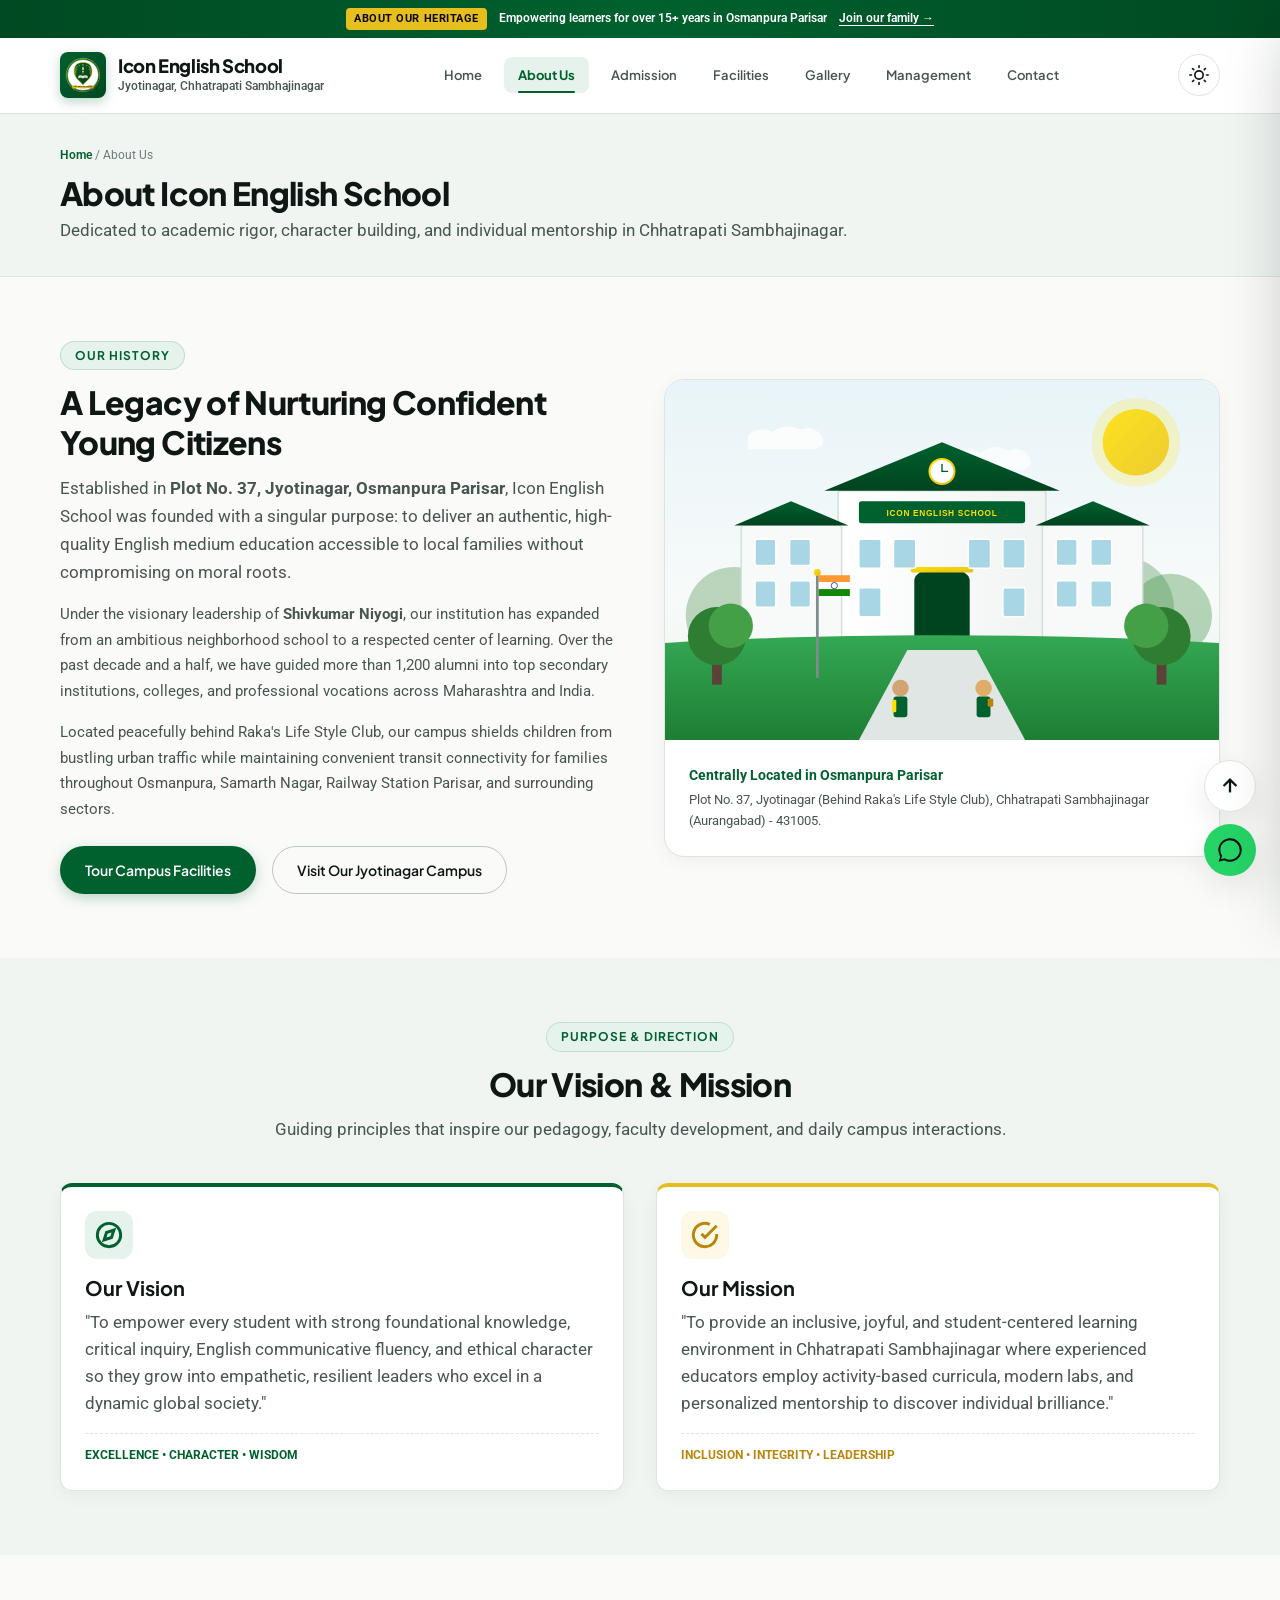
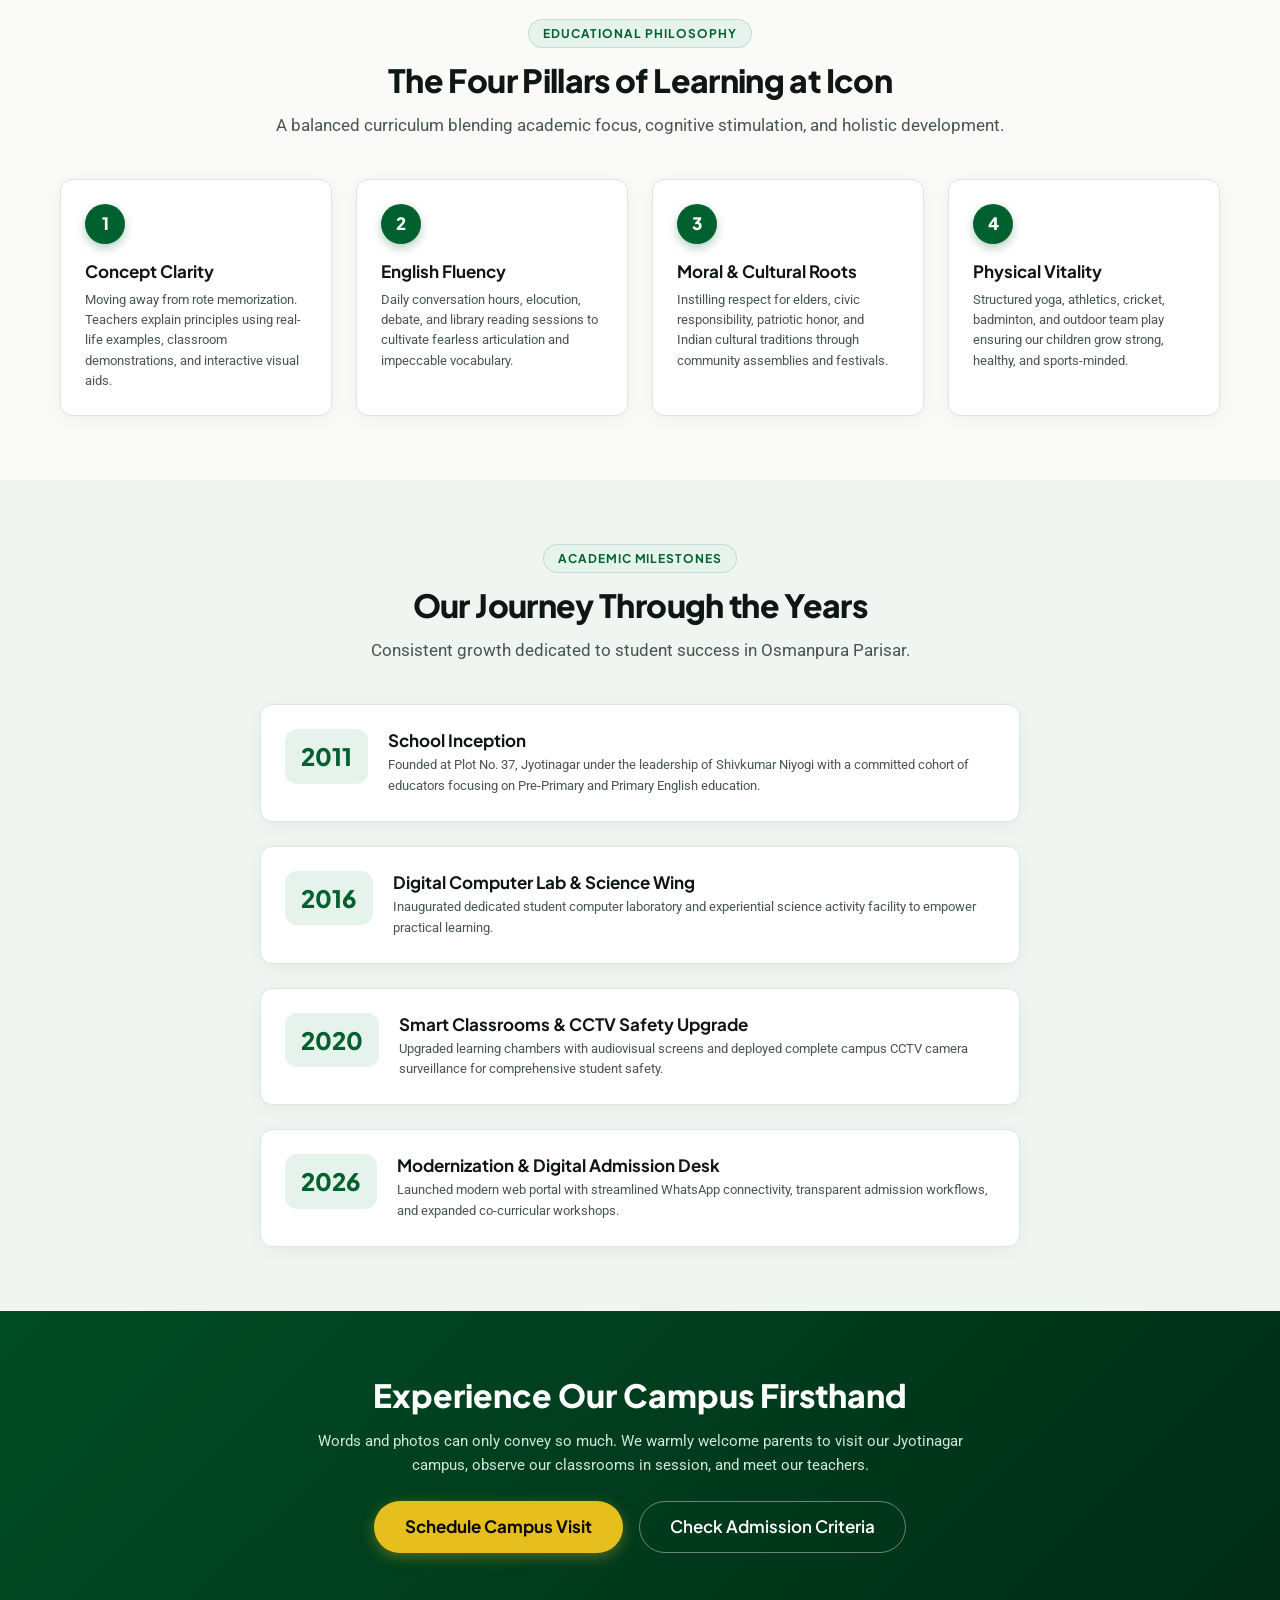
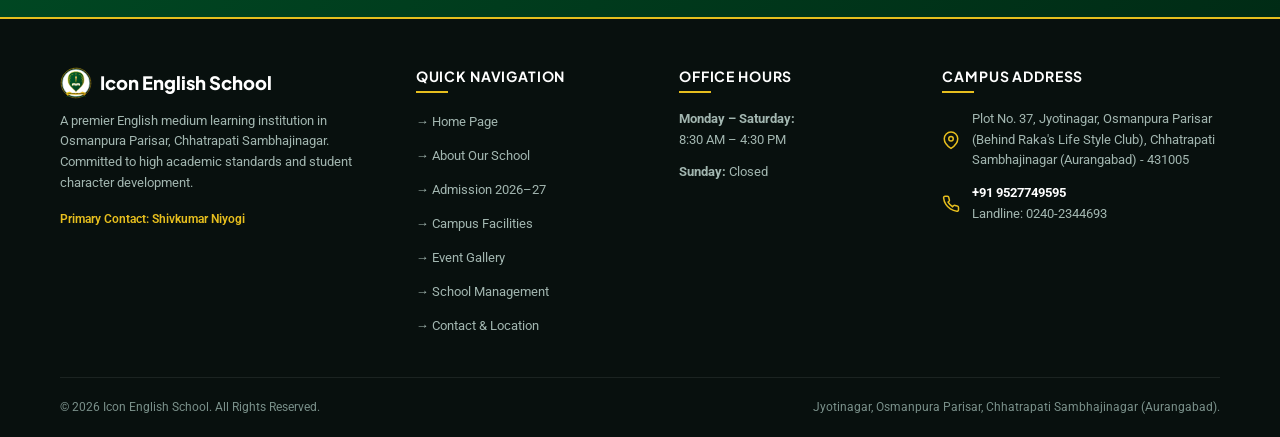
==== about.html @ e2c91af8 "Initial Commit" ====
<!DOCTYPE html>
<html lang="en" data-theme="light">
<head>
  <meta charset="UTF-8">
  <meta name="viewport" content="width=device-width, initial-scale=1.0">
  <title>About Us | Icon English School — Jyotinagar, Chhatrapati Sambhajinagar</title>
  <meta name="description" content="Discover Icon English School's legacy, vision, mission, and educational values in Jyotinagar, Osmanpura Parisar, Chhatrapati Sambhajinagar (Aurangabad). Led by Shivkumar Niyogi.">
  <meta name="keywords" content="About Icon English School, School history Aurangabad, Shivkumar Niyogi, School philosophy Chhatrapati Sambhajinagar, Jyotinagar educational institution">
  <link rel="canonical" href="https://iconenglishschool.in/about.html">

  <link rel="preconnect" href="https://fonts.googleapis.com">
  <link rel="preconnect" href="https://fonts.gstatic.com" crossorigin>
  <link href="https://fonts.googleapis.com/css2?family=Plus+Jakarta+Sans:wght@500;600;700;800&family=Roboto:wght@400;500;700&display=swap" rel="stylesheet">

  <link rel="stylesheet" href="css/tokens.css">
  <link rel="stylesheet" href="css/animations.css">
  <link rel="stylesheet" href="css/base.css">
  <link rel="stylesheet" href="css/components.css">

  <script src="js/theme.js"></script>
</head>
<body>
  <div class="scroll-progress-bar" aria-hidden="true"></div>
  <a href="#main-content" class="skip-link">Skip to main content</a>

  <!-- Top Announcement Banner -->
  <div class="announcement-bar">
    <span class="announcement-badge">About Our Heritage</span>
    <span>Empowering learners for over 15+ years in Osmanpura Parisar</span>
    <a href="admission.html" class="announcement-link">Join our family &rarr;</a>
  </div>

  <!-- Header -->
  <header class="site-header">
    <div class="container header-container">
      <a href="index.html" class="brand-link" aria-label="Icon English School Home">
        <div class="brand-emblem" aria-hidden="true">
          <img src="assets/images/logo.svg" alt="" width="36" height="36">
        </div>
        <div class="brand-info">
          <span class="brand-title">Icon English School</span>
          <span class="brand-subtitle">Jyotinagar, Chhatrapati Sambhajinagar</span>
        </div>
      </a>

      <nav class="desktop-nav" aria-label="Main Navigation">
        <a href="index.html" class="nav-link">Home</a>
        <a href="about.html" class="nav-link active" aria-current="page">About Us</a>
        <a href="admission.html" class="nav-link">Admission</a>
        <a href="facilities.html" class="nav-link">Facilities</a>
        <a href="gallery.html" class="nav-link">Gallery</a>
        <a href="management.html" class="nav-link">Management</a>
        <a href="contact.html" class="nav-link">Contact</a>
      </nav>

      <div class="header-actions">
        <button type="button" id="theme-toggle" class="theme-toggle-btn" aria-label="Switch theme" aria-pressed="false" title="Switch Theme">
          <svg class="theme-icon-sun" viewBox="0 0 24 24" fill="none" stroke="currentColor" stroke-width="2" stroke-linecap="round" stroke-linejoin="round" style="display: none;">
            <circle cx="12" cy="12" r="5"></circle>
            <line x1="12" y1="1" x2="12" y2="3"></line>
            <line x1="12" y1="21" x2="12" y2="23"></line>
            <line x1="4.22" y1="4.22" x2="5.64" y2="5.64"></line>
            <line x1="18.36" y1="18.36" x2="19.78" y2="19.78"></line>
            <line x1="1" y1="12" x2="3" y2="12"></line>
            <line x1="21" y1="12" x2="23" y2="12"></line>
            <line x1="4.22" y1="19.78" x2="5.64" y2="18.36"></line>
            <line x1="18.36" y1="5.64" x2="19.78" y2="4.22"></line>
          </svg>
          <svg class="theme-icon-moon" viewBox="0 0 24 24" fill="none" stroke="currentColor" stroke-width="2" stroke-linecap="round" stroke-linejoin="round">
            <path d="M21 12.79A9 9 0 1 1 11.21 3 7 7 0 0 0 21 12.79z"></path>
          </svg>
        </button>

        <a href="admission.html" class="btn btn-primary btn-sm" style="display: none; @media(min-width: 992px){display: inline-flex;}">
          Apply Now
        </a>

        <button type="button" class="mobile-nav-toggle" aria-label="Open mobile navigation menu" aria-expanded="false" aria-controls="mobile-drawer">
          <span class="hamburger-line"></span>
          <span class="hamburger-line"></span>
          <span class="hamburger-line"></span>
        </button>
      </div>
    </div>
  </header>

  <!-- Mobile Drawer -->
  <div class="mobile-drawer-backdrop" aria-hidden="true"></div>
  <aside id="mobile-drawer" class="mobile-drawer" aria-label="Mobile Navigation">
    <div class="mobile-drawer-header">
      <div class="brand-info">
        <span class="brand-title" style="font-size: 1rem;">Icon English School</span>
        <span class="brand-subtitle">Navigation Menu</span>
      </div>
      <button type="button" class="drawer-close-btn" aria-label="Close navigation menu">
        <svg width="20" height="20" viewBox="0 0 24 24" fill="none" stroke="currentColor" stroke-width="2.5"><line x1="18" y1="6" x2="6" y2="18"></line><line x1="6" y1="6" x2="18" y2="18"></line></svg>
      </button>
    </div>
    <nav class="mobile-nav-list">
      <a href="index.html" class="mobile-nav-link">Home</a>
      <a href="about.html" class="mobile-nav-link active">About Us</a>
      <a href="admission.html" class="mobile-nav-link">Admission 2026–27</a>
      <a href="facilities.html" class="mobile-nav-link">Facilities</a>
      <a href="gallery.html" class="mobile-nav-link">Gallery</a>
      <a href="management.html" class="mobile-nav-link">Management</a>
      <a href="contact.html" class="mobile-nav-link">Contact Us</a>
    </nav>
  </aside>

  <!-- Main Content -->
  <main id="main-content">
    <!-- Breadcrumb & Page Banner -->
    <section class="section" style="padding-top: var(--space-8); padding-bottom: var(--space-8); background-color: var(--bg-surface-alt); border-bottom: 1px solid var(--border-subtle);">
      <div class="container">
        <nav aria-label="Breadcrumb" style="font-size: var(--text-xs); color: var(--text-muted); margin-bottom: 8px;">
          <a href="index.html" style="color: var(--brand-primary); font-weight: 600;">Home</a> / <span>About Us</span>
        </nav>
        <h1 class="section-title" style="margin-bottom: 4px;">About Icon English School</h1>
        <p class="section-subtitle">Dedicated to academic rigor, character building, and individual mentorship in Chhatrapati Sambhajinagar.</p>
      </div>
    </section>

    <!-- Institutional Overview & Story -->
    <section class="section">
      <div class="container">
        <div class="grid grid-2" style="align-items: center; gap: var(--space-12);">
          <div class="reveal-left">
            <span class="section-tag">Our History</span>
            <h2 class="section-title">A Legacy of Nurturing Confident Young Citizens</h2>
            <p class="lead-text" style="margin-bottom: var(--space-4);">
              Established in <strong>Plot No. 37, Jyotinagar, Osmanpura Parisar</strong>, Icon English School was founded with a singular purpose: to deliver an authentic, high-quality English medium education accessible to local families without compromising on moral roots.
            </p>
            <p style="color: var(--text-secondary); line-height: 1.7; margin-bottom: var(--space-4);">
              Under the visionary leadership of <strong>Shivkumar Niyogi</strong>, our institution has expanded from an ambitious neighborhood school to a respected center of learning. Over the past decade and a half, we have guided more than 1,200 alumni into top secondary institutions, colleges, and professional vocations across Maharashtra and India.
            </p>
            <p style="color: var(--text-secondary); line-height: 1.7; margin-bottom: var(--space-6);">
              Located peacefully behind Raka's Life Style Club, our campus shields children from bustling urban traffic while maintaining convenient transit connectivity for families throughout Osmanpura, Samarth Nagar, Railway Station Parisar, and surrounding sectors.
            </p>

            <div class="btn-group">
              <a href="facilities.html" class="btn btn-primary">Tour Campus Facilities</a>
              <a href="contact.html" class="btn btn-outline">Visit Our Jyotinagar Campus</a>
            </div>
          </div>

          <div class="reveal-right">
            <div class="content-card" style="padding: 0; overflow: hidden; border-radius: var(--radius-lg); box-shadow: var(--shadow-card);">
              <img src="assets/images/hero-campus.svg" alt="Icon English School Building Overview" width="800" height="520" style="width: 100%; height: auto;">
              <div style="padding: var(--space-6);">
                <div style="font-weight: 700; color: var(--brand-primary); font-size: var(--text-md); margin-bottom: 4px;">
                  Centrally Located in Osmanpura Parisar
                </div>
                <div style="font-size: var(--text-sm); color: var(--text-secondary);">
                  Plot No. 37, Jyotinagar (Behind Raka's Life Style Club), Chhatrapati Sambhajinagar (Aurangabad) - 431005.
                </div>
              </div>
            </div>
          </div>
        </div>
      </div>
    </section>

    <!-- Vision & Mission -->
    <section class="section section-alt">
      <div class="container">
        <div class="section-header reveal-up">
          <span class="section-tag">Purpose &amp; Direction</span>
          <h2 class="section-title">Our Vision &amp; Mission</h2>
          <p class="section-subtitle">
            Guiding principles that inspire our pedagogy, faculty development, and daily campus interactions.
          </p>
        </div>

        <div class="grid grid-2" style="gap: var(--space-8);">
          <!-- Vision Card -->
          <div class="content-card card-hover-lift reveal-drop stagger-1" style="border-top: 4px solid var(--brand-primary);">
            <div class="card-icon-pill" style="background-color: var(--brand-primary-light); color: var(--brand-primary);">
              <svg width="28" height="28" viewBox="0 0 24 24" fill="none" stroke="currentColor" stroke-width="2.5"><circle cx="12" cy="12" r="10"></circle><polygon points="16.24 7.76 14.12 14.12 7.76 16.24 9.88 9.88 16.24 7.76"></polygon></svg>
            </div>
            <h3 class="card-title">Our Vision</h3>
            <p class="card-body-text" style="font-size: var(--text-lg); line-height: 1.6;">
              "To empower every student with strong foundational knowledge, critical inquiry, English communicative fluency, and ethical character so they grow into empathetic, resilient leaders who excel in a dynamic global society."
            </p>
            <div style="margin-top: auto; padding-top: 12px; border-top: 1px dashed var(--border-subtle); font-size: var(--text-xs); color: var(--brand-primary); font-weight: 700;">
              EXCELLENCE • CHARACTER • WISDOM
            </div>
          </div>

          <!-- Mission Card -->
          <div class="content-card card-hover-lift reveal-drop stagger-2" style="border-top: 4px solid var(--brand-accent);">
            <div class="card-icon-pill" style="background-color: var(--brand-accent-light); color: #B8860B;">
              <svg width="28" height="28" viewBox="0 0 24 24" fill="none" stroke="currentColor" stroke-width="2.5"><path d="M22 11.08V12a10 10 0 1 1-5.93-9.14"></path><polyline points="22 4 12 14.01 9 11.01"></polyline></svg>
            </div>
            <h3 class="card-title">Our Mission</h3>
            <p class="card-body-text" style="font-size: var(--text-lg); line-height: 1.6;">
              "To provide an inclusive, joyful, and student-centered learning environment in Chhatrapati Sambhajinagar where experienced educators employ activity-based curricula, modern labs, and personalized mentorship to discover individual brilliance."
            </p>
            <div style="margin-top: auto; padding-top: 12px; border-top: 1px dashed var(--border-subtle); font-size: var(--text-xs); color: #B8860B; font-weight: 700;">
              INCLUSION • INTEGRITY • LEADERSHIP
            </div>
          </div>
        </div>
      </div>
    </section>

    <!-- Core Educational Pillars (4 Pillars) -->
    <section class="section">
      <div class="container">
        <div class="section-header reveal-up">
          <span class="section-tag">Educational Philosophy</span>
          <h2 class="section-title">The Four Pillars of Learning at Icon</h2>
          <p class="section-subtitle">A balanced curriculum blending academic focus, cognitive stimulation, and holistic development.</p>
        </div>

        <div class="grid grid-4">
          <!-- Pillar 1 -->
          <div class="content-card card-hover-lift reveal-up stagger-1">
            <div class="step-number" style="background-color: var(--brand-primary);">1</div>
            <h3 style="font-size: var(--text-lg); font-weight: 700; margin-bottom: 8px;">Concept Clarity</h3>
            <p style="font-size: var(--text-sm); color: var(--text-secondary); line-height: 1.55;">
              Moving away from rote memorization. Teachers explain principles using real-life examples, classroom demonstrations, and interactive visual aids.
            </p>
          </div>

          <!-- Pillar 2 -->
          <div class="content-card card-hover-lift reveal-up stagger-2">
            <div class="step-number" style="background-color: var(--brand-primary);">2</div>
            <h3 style="font-size: var(--text-lg); font-weight: 700; margin-bottom: 8px;">English Fluency</h3>
            <p style="font-size: var(--text-sm); color: var(--text-secondary); line-height: 1.55;">
              Daily conversation hours, elocution, debate, and library reading sessions to cultivate fearless articulation and impeccable vocabulary.
            </p>
          </div>

          <!-- Pillar 3 -->
          <div class="content-card card-hover-lift reveal-up stagger-3">
            <div class="step-number" style="background-color: var(--brand-primary);">3</div>
            <h3 style="font-size: var(--text-lg); font-weight: 700; margin-bottom: 8px;">Moral &amp; Cultural Roots</h3>
            <p style="font-size: var(--text-sm); color: var(--text-secondary); line-height: 1.55;">
              Instilling respect for elders, civic responsibility, patriotic honor, and Indian cultural traditions through community assemblies and festivals.
            </p>
          </div>

          <!-- Pillar 4 -->
          <div class="content-card card-hover-lift reveal-up stagger-4">
            <div class="step-number" style="background-color: var(--brand-primary);">4</div>
            <h3 style="font-size: var(--text-lg); font-weight: 700; margin-bottom: 8px;">Physical Vitality</h3>
            <p style="font-size: var(--text-sm); color: var(--text-secondary); line-height: 1.55;">
              Structured yoga, athletics, cricket, badminton, and outdoor team play ensuring our children grow strong, healthy, and sports-minded.
            </p>
          </div>
        </div>
      </div>
    </section>

    <!-- Key Institutional Milestones -->
    <section class="section section-alt">
      <div class="container">
        <div class="section-header reveal-up">
          <span class="section-tag">Academic Milestones</span>
          <h2 class="section-title">Our Journey Through the Years</h2>
          <p class="section-subtitle">Consistent growth dedicated to student success in Osmanpura Parisar.</p>
        </div>

        <div style="max-width: 760px; margin: 0 auto; display: flex; flex-direction: column; gap: var(--space-6);">
          <div class="content-card card-hover-lift reveal-left stagger-1" style="display: flex; flex-direction: row; gap: var(--space-5); align-items: flex-start;">
            <div style="font-family: var(--font-family-display); font-size: 1.5rem; font-weight: 800; color: var(--brand-primary); background: var(--brand-primary-light); padding: 8px 16px; border-radius: var(--radius-md);">
              2011
            </div>
            <div>
              <h3 style="font-size: var(--text-lg); font-weight: 700; margin-bottom: 4px;">School Inception</h3>
              <p style="font-size: var(--text-sm); color: var(--text-secondary); line-height: 1.6;">
                Founded at Plot No. 37, Jyotinagar under the leadership of Shivkumar Niyogi with a committed cohort of educators focusing on Pre-Primary and Primary English education.
              </p>
            </div>
          </div>

          <div class="content-card card-hover-lift reveal-left stagger-2" style="display: flex; flex-direction: row; gap: var(--space-5); align-items: flex-start;">
            <div style="font-family: var(--font-family-display); font-size: 1.5rem; font-weight: 800; color: var(--brand-primary); background: var(--brand-primary-light); padding: 8px 16px; border-radius: var(--radius-md);">
              2016
            </div>
            <div>
              <h3 style="font-size: var(--text-lg); font-weight: 700; margin-bottom: 4px;">Digital Computer Lab &amp; Science Wing</h3>
              <p style="font-size: var(--text-sm); color: var(--text-secondary); line-height: 1.6;">
                Inaugurated dedicated student computer laboratory and experiential science activity facility to empower practical learning.
              </p>
            </div>
          </div>

          <div class="content-card card-hover-lift reveal-left stagger-3" style="display: flex; flex-direction: row; gap: var(--space-5); align-items: flex-start;">
            <div style="font-family: var(--font-family-display); font-size: 1.5rem; font-weight: 800; color: var(--brand-primary); background: var(--brand-primary-light); padding: 8px 16px; border-radius: var(--radius-md);">
              2020
            </div>
            <div>
              <h3 style="font-size: var(--text-lg); font-weight: 700; margin-bottom: 4px;">Smart Classrooms &amp; CCTV Safety Upgrade</h3>
              <p style="font-size: var(--text-sm); color: var(--text-secondary); line-height: 1.6;">
                Upgraded learning chambers with audiovisual screens and deployed complete campus CCTV camera surveillance for comprehensive student safety.
              </p>
            </div>
          </div>

          <div class="content-card card-hover-lift reveal-left stagger-4" style="display: flex; flex-direction: row; gap: var(--space-5); align-items: flex-start;">
            <div style="font-family: var(--font-family-display); font-size: 1.5rem; font-weight: 800; color: var(--brand-primary); background: var(--brand-primary-light); padding: 8px 16px; border-radius: var(--radius-md);">
              2026
            </div>
            <div>
              <h3 style="font-size: var(--text-lg); font-weight: 700; margin-bottom: 4px;">Modernization &amp; Digital Admission Desk</h3>
              <p style="font-size: var(--text-sm); color: var(--text-secondary); line-height: 1.6;">
                Launched modern web portal with streamlined WhatsApp connectivity, transparent admission workflows, and expanded co-curricular workshops.
              </p>
            </div>
          </div>
        </div>
      </div>
    </section>

    <!-- Call to action -->
    <section class="section" style="background: linear-gradient(135deg, #004D25 0%, #002B15 100%); color: #FFFFFF;">
      <div class="container text-center" style="text-align: center;">
        <h2 style="font-size: var(--text-3xl); font-weight: 800; color: #FFFFFF; margin-bottom: 12px;">Experience Our Campus Firsthand</h2>
        <p style="max-width: 650px; margin: 0 auto var(--space-6) auto; color: #D0E8DD;">
          Words and photos can only convey so much. We warmly welcome parents to visit our Jyotinagar campus, observe our classrooms in session, and meet our teachers.
        </p>
        <div class="btn-group justify-center">
          <a href="contact.html" class="btn btn-accent btn-lg">Schedule Campus Visit</a>
          <a href="admission.html" class="btn btn-outline btn-lg" style="color: #FFF; border-color: rgba(255,255,255,0.4);">Check Admission Criteria</a>
        </div>
      </div>
    </section>
  </main>

  <!-- Footer -->
  <footer class="site-footer">
    <div class="container">
      <div class="footer-grid">
        <div>
          <div class="flex items-center gap-2" style="margin-bottom: 12px;">
            <img src="assets/images/logo.svg" alt="" width="32" height="32">
            <span style="font-family: var(--font-family-display); font-weight: 800; font-size: 1.15rem; color: #FFFFFF;">Icon English School</span>
          </div>
          <p style="font-size: var(--text-sm); line-height: 1.6; color: #A2B6B0; margin-bottom: 16px;">
            A premier English medium learning institution in Osmanpura Parisar, Chhatrapati Sambhajinagar. Committed to high academic standards and student character development.
          </p>
          <div style="font-size: var(--text-xs); color: var(--brand-accent); font-weight: 600;">
            Primary Contact: Shivkumar Niyogi
          </div>
        </div>

        <div>
          <h4 class="footer-heading">Quick Navigation</h4>
          <ul class="footer-links-list">
            <li><a href="index.html" class="footer-link">&rarr; Home Page</a></li>
            <li><a href="about.html" class="footer-link">&rarr; About Our School</a></li>
            <li><a href="admission.html" class="footer-link">&rarr; Admission 2026–27</a></li>
            <li><a href="facilities.html" class="footer-link">&rarr; Campus Facilities</a></li>
            <li><a href="gallery.html" class="footer-link">&rarr; Event Gallery</a></li>
            <li><a href="management.html" class="footer-link">&rarr; School Management</a></li>
            <li><a href="contact.html" class="footer-link">&rarr; Contact &amp; Location</a></li>
          </ul>
        </div>

        <div>
          <h4 class="footer-heading">Office Hours</h4>
          <div class="footer-contact-item">
            <span><strong>Monday – Saturday:</strong><br>8:30 AM – 4:30 PM</span>
          </div>
          <div class="footer-contact-item">
            <span><strong>Sunday:</strong> Closed</span>
          </div>
        </div>

        <div>
          <h4 class="footer-heading">Campus Address</h4>
          <div class="footer-contact-item">
            <svg width="18" height="18" viewBox="0 0 24 24" fill="none" stroke="var(--brand-accent)" stroke-width="2" style="flex-shrink: 0;"><path d="M21 10c0 7-9 13-9 13s-9-6-9-13a9 9 0 0 1 18 0z"></path><circle cx="12" cy="10" r="3"></circle></svg>
            <span>Plot No. 37, Jyotinagar, Osmanpura Parisar (Behind Raka's Life Style Club), Chhatrapati Sambhajinagar (Aurangabad) - 431005</span>
          </div>
          <div class="footer-contact-item">
            <svg width="18" height="18" viewBox="0 0 24 24" fill="none" stroke="var(--brand-accent)" stroke-width="2" style="flex-shrink: 0;"><path d="M22 16.92v3a2 2 0 0 1-2.18 2 19.79 19.79 0 0 1-8.63-3.07 19.5 19.5 0 0 1-6-6 19.79 19.79 0 0 1-3.07-8.67A2 2 0 0 1 4.11 2h3a2 2 0 0 1 2 1.72 12.84 12.84 0 0 0 .7 2.81 2 2 0 0 1-.45 2.11L8.09 9.91a16 16 0 0 0 6 6l1.27-1.27a2 2 0 0 1 2.11-.45 12.84 12.84 0 0 0 2.81.7A2 2 0 0 1 22 16.92z"></path></svg>
            <div>
              <a href="tel:+919527749595" style="color: #FFFFFF; font-weight: 700;">+91 9527749595</a><br>
              <a href="tel:02402344693" style="color: #A2B6B0;">Landline: 0240-2344693</a>
            </div>
          </div>
        </div>
      </div>

      <div class="footer-bottom-bar">
        <div>&copy; 2026 Icon English School. All Rights Reserved.</div>
        <div>Jyotinagar, Osmanpura Parisar, Chhatrapati Sambhajinagar (Aurangabad).</div>
      </div>
    </div>
  </footer>

  <!-- Floating Actions -->
  <div class="floating-actions-wrap" aria-label="Quick Actions">
    <button type="button" class="floating-btn floating-scrolltop" aria-label="Scroll back to top">
      <svg width="22" height="22" viewBox="0 0 24 24" fill="none" stroke="currentColor" stroke-width="2.5"><line x1="12" y1="19" x2="12" y2="5"></line><polyline points="5 12 12 5 19 12"></polyline></svg>
    </button>
    <a href="https://wa.me/919527749595" target="_blank" rel="noopener noreferrer" class="floating-btn floating-whatsapp animate-whatsapp-pulse" aria-label="WhatsApp Chat">
      <svg width="28" height="28" viewBox="0 0 24 24" fill="#0A0A0A"><path d="M12.031 2C6.495 2 2 6.495 2 12.031a9.98 9.98 0 0 0 1.609 5.46L2.3 22l4.662-1.312a9.97 9.97 0 0 0 5.069 1.343h.005c5.535 0 10.031-4.496 10.031-10.031A10.036 10.036 0 0 0 12.031 2zm0 18.36a8.31 8.31 0 0 1-4.24-1.154l-.304-.18-3.15.886.84-3.07-.197-.315a8.28 8.28 0 0 1-1.272-4.496c0-4.588 3.733-8.32 8.324-8.32a8.27 8.27 0 0 1 5.886 2.438 8.27 8.27 0 0 1 2.434 5.885c0 4.59-3.732 8.326-8.321 8.326z"/></svg>
    </a>
  </div>

  <aside class="mobile-sticky-action-bar" aria-label="Mobile quick contacts">
    <a href="tel:+919527749595" class="mobile-action-btn btn-primary">Call Us</a>
    <a href="https://wa.me/919527749595" target="_blank" rel="noopener noreferrer" class="mobile-action-btn btn-whatsapp">WhatsApp</a>
    <a href="admission.html" class="mobile-action-btn btn-accent">Apply</a>
  </aside>

  <script src="js/data.js"></script>
  <script src="js/components.js"></script>
  <script src="js/animations.js"></script>
</body>
</html>
---- css/tokens.css ----
/**
 * Icon English School - Design System Tokens
 * Switchable Light & Dark Mode Semantic Variables
 */

:root,
[data-theme="light"] {
  /* Color Palette - Surfaces & Canvas */
  --bg-canvas: #FAFBF9;
  --bg-surface: #FFFFFF;
  --bg-surface-alt: #F0F5F2;
  --bg-surface-elevated: #FFFFFF;
  --bg-header: rgba(255, 255, 255, 0.92);
  --bg-backdrop: rgba(15, 23, 21, 0.55);

  /* Typography Colors */
  --text-primary: #0F1715;
  --text-secondary: #475551;
  --text-muted: #6B7C77;
  --text-inverse: #FFFFFF;

  /* Brand Colors */
  --brand-primary: #00612E;
  --brand-primary-hover: #004922;
  --brand-primary-light: #E6F3EC;
  --brand-on-primary: #FFFFFF;

  /* Accent & Energy Colors */
  --brand-accent: #E6BE1E;
  --brand-accent-hover: #D4AD10;
  --brand-accent-light: #FEF9E7;
  --brand-on-accent: #0A0A0A;

  /* Actions & Status */
  --action-whatsapp: #25D366;
  --action-whatsapp-hover: #1EBE5D;
  --action-phone: #0284C7;
  --status-error: #C0392B;
  --status-error-bg: #FDEDEC;
  --status-success: #27AE60;
  --status-success-bg: #EAFAF1;
  --status-info: #2980B9;
  --status-info-bg: #EBF5FB;

  /* Borders & Dividers */
  --border-subtle: #DCE5E1;
  --border-strong: #BDC8C3;
  --border-accent: rgba(230, 190, 30, 0.45);
  --focus-ring: #00612E;

  /* Elevation Shadows */
  --shadow-xs: 0 1px 3px rgba(15, 23, 21, 0.05);
  --shadow-sm: 0 2px 6px rgba(15, 23, 21, 0.06);
  --shadow-card: 0 4px 20px -2px rgba(15, 23, 21, 0.06);
  --shadow-hover: 0 14px 30px -4px rgba(0, 97, 46, 0.16);
  --shadow-dropdown: 0 12px 36px -6px rgba(15, 23, 21, 0.14);
  --shadow-modal: 0 24px 60px -12px rgba(15, 23, 21, 0.28);
  --shadow-glow: 0 0 25px rgba(230, 190, 30, 0.35);
}

[data-theme="dark"] {
  /* Color Palette - Surfaces & Canvas */
  --bg-canvas: #0B1110;
  --bg-surface: #131D1B;
  --bg-surface-alt: #192623;
  --bg-surface-elevated: #1F2D2A;
  --bg-header: rgba(11, 17, 16, 0.92);
  --bg-backdrop: rgba(0, 0, 0, 0.75);

  /* Typography Colors */
  --text-primary: #F2F7F5;
  --text-secondary: #A3B5AF;
  --text-muted: #7E938D;
  --text-inverse: #0B1110;

  /* Brand Colors */
  --brand-primary: #2ECC71;
  --brand-primary-hover: #27AE60;
  --brand-primary-light: rgba(46, 204, 113, 0.12);
  --brand-on-primary: #061A10;

  /* Accent & Energy Colors */
  --brand-accent: #F1C40F;
  --brand-accent-hover: #F39C12;
  --brand-accent-light: rgba(241, 196, 15, 0.14);
  --brand-on-accent: #0A0A0A;

  /* Actions & Status */
  --action-whatsapp: #25D366;
  --action-whatsapp-hover: #22BF5B;
  --action-phone: #38BDF8;
  --status-error: #FF6B6B;
  --status-error-bg: rgba(255, 107, 107, 0.14);
  --status-success: #2ECC71;
  --status-success-bg: rgba(46, 204, 113, 0.14);
  --status-info: #54A0FF;
  --status-info-bg: rgba(84, 160, 255, 0.14);

  /* Borders & Dividers */
  --border-subtle: #243531;
  --border-strong: #334A44;
  --border-accent: rgba(241, 196, 15, 0.4);
  --focus-ring: #F1C40F;

  /* Elevation Shadows */
  --shadow-xs: 0 1px 3px rgba(0, 0, 0, 0.35);
  --shadow-sm: 0 2px 6px rgba(0, 0, 0, 0.4);
  --shadow-card: 0 4px 20px -2px rgba(0, 0, 0, 0.45);
  --shadow-hover: 0 14px 32px -4px rgba(46, 204, 113, 0.18);
  --shadow-dropdown: 0 12px 36px -6px rgba(0, 0, 0, 0.65);
  --shadow-modal: 0 24px 60px -12px rgba(0, 0, 0, 0.85);
  --shadow-glow: 0 0 25px rgba(241, 196, 15, 0.25);
}

/* Global Constant Tokens (Theme-Invariant) */
:root {
  /* Typography Scale */
  --font-family-display: 'Plus Jakarta Sans', -apple-system, BlinkMacSystemFont, 'Segoe UI', Roboto, Helvetica, Arial, sans-serif;
  --font-family-body: 'Roboto', -apple-system, BlinkMacSystemFont, 'Segoe UI', Arial, sans-serif;

  --text-xs: 0.75rem;     /* 12px */
  --text-sm: 0.8125rem;   /* 13px */
  --text-md: 0.875rem;    /* 14px */
  --text-base: 0.9375rem; /* 15px */
  --text-lg: 1.0625rem;   /* 17px */
  --text-xl: 1.25rem;     /* 20px */
  --text-2xl: 1.5rem;     /* 24px */
  --text-3xl: 2rem;       /* 32px */
  --text-4xl: 2.75rem;    /* 44px */

  /* Spacing Scale */
  --space-1: 4px;
  --space-2: 8px;
  --space-3: 12px;
  --space-4: 16px;
  --space-5: 20px;
  --space-6: 24px;
  --space-8: 32px;
  --space-10: 40px;
  --space-12: 48px;
  --space-16: 64px;
  --space-20: 80px;

  /* Border Radii */
  --radius-xs: 4px;
  --radius-sm: 8px;
  --radius-md: 12px;
  --radius-lg: 20px;
  --radius-xl: 28px;
  --radius-pill: 9999px;

  /* Layout & Containers */
  --container-max: 1200px;
  --container-gutter: 20px;
  --header-height: 76px;
  --mobile-bottom-bar-height: 64px;

  /* Transitions */
  --transition-fast: 150ms cubic-bezier(0.4, 0, 0.2, 1);
  --transition-normal: 250ms cubic-bezier(0.4, 0, 0.2, 1);
  --transition-slow: 400ms cubic-bezier(0.16, 1, 0.3, 1);
  --transition-theme: background-color 250ms ease, color 250ms ease, border-color 250ms ease, box-shadow 250ms ease;
}
---- css/animations.css ----
/**
 * Icon English School - Animation & Motion System
 * Scrolling, Fade, Dropping, Floating & Staggered Reveal Effects
 */

/* -------------------------------------------------------------
 * 1. Base Keyframes
 * ----------------------------------------------------------- */

/* Dropping Animation: Falling down with smooth deceleration */
@keyframes dropIn {
  0% {
    opacity: 0;
    transform: translateY(-40px);
  }
  60% {
    opacity: 0.9;
    transform: translateY(4px);
  }
  100% {
    opacity: 1;
    transform: translateY(0);
  }
}

/* Deep Drop for Alerts / Drawers */
@keyframes dropDownDeep {
  from {
    opacity: 0;
    transform: translateY(-80px) scale(0.96);
  }
  to {
    opacity: 1;
    transform: translateY(0) scale(1);
  }
}

/* Fade In Basic */
@keyframes fadeIn {
  from {
    opacity: 0;
  }
  to {
    opacity: 1;
  }
}

/* Fade and Rise Up */
@keyframes fadeInUp {
  from {
    opacity: 0;
    transform: translateY(28px);
  }
  to {
    opacity: 1;
    transform: translateY(0);
  }
}

/* Fade and Slide from Left */
@keyframes fadeInLeft {
  from {
    opacity: 0;
    transform: translateX(-30px);
  }
  to {
    opacity: 1;
    transform: translateX(0);
  }
}

/* Fade and Slide from Right */
@keyframes fadeInRight {
  from {
    opacity: 0;
    transform: translateX(30px);
  }
  to {
    opacity: 1;
    transform: translateX(0);
  }
}

/* Gentle Floating / Bobbing */
@keyframes floatGentle {
  0%, 100% {
    transform: translateY(0);
  }
  50% {
    transform: translateY(-8px);
  }
}

/* Subtle Glowing Pulse */
@keyframes pulseGlow {
  0%, 100% {
    box-shadow: 0 0 0 0 rgba(230, 190, 30, 0.4);
  }
  50% {
    box-shadow: 0 0 0 10px rgba(230, 190, 30, 0);
  }
}

/* WhatsApp Radar Pulse */
@keyframes whatsappRadar {
  0% {
    box-shadow: 0 0 0 0 rgba(37, 211, 102, 0.6);
  }
  70% {
    box-shadow: 0 0 0 16px rgba(37, 211, 102, 0);
  }
  100% {
    box-shadow: 0 0 0 0 rgba(37, 211, 102, 0);
  }
}

/* Sun / Moon Rotation Morph */
@keyframes rotateTheme {
  0% {
    transform: rotate(0deg) scale(0.8);
    opacity: 0.5;
  }
  100% {
    transform: rotate(360deg) scale(1);
    opacity: 1;
  }
}

/* Shimmer Highlight for Badges */
@keyframes shimmerWave {
  0% {
    background-position: -200% 0;
  }
  100% {
    background-position: 200% 0;
  }
}

/* Modal Pop and Drop */
@keyframes modalDrop {
  0% {
    opacity: 0;
    transform: translateY(-30px) scale(0.95);
  }
  100% {
    opacity: 1;
    transform: translateY(0) scale(1);
  }
}

/* -------------------------------------------------------------
 * 2. Utility Animation Classes
 * ----------------------------------------------------------- */

.animate-drop-in {
  animation: dropIn 0.65s cubic-bezier(0.16, 1, 0.3, 1) forwards;
}

.animate-fade-in {
  animation: fadeIn 0.45s ease-out forwards;
}

.animate-fade-up {
  animation: fadeInUp 0.55s cubic-bezier(0.16, 1, 0.3, 1) forwards;
}

.animate-float {
  animation: floatGentle 4s ease-in-out infinite;
}

.animate-pulse-glow {
  animation: pulseGlow 2.5s infinite;
}

.animate-whatsapp-pulse {
  animation: whatsappRadar 2s infinite;
}

/* -------------------------------------------------------------
 * 3. Scroll Reveal Engine (IntersectionObserver Target Classes)
 * ----------------------------------------------------------- */

/* Elements start hidden until scrolled into view */
.reveal {
  opacity: 0;
  will-change: opacity, transform;
  transition: opacity 0.6s cubic-bezier(0.16, 1, 0.3, 1),
              transform 0.6s cubic-bezier(0.16, 1, 0.3, 1);
}

/* Reveal Types */
.reveal-fade {
  opacity: 0;
}
.reveal-fade.is-revealed {
  opacity: 1;
}

.reveal-up {
  opacity: 0;
  transform: translateY(32px);
}
.reveal-up.is-revealed {
  opacity: 1;
  transform: translateY(0);
}

/* Dropping Reveal: Drops down into position on scroll */
.reveal-drop {
  opacity: 0;
  transform: translateY(-36px);
}
.reveal-drop.is-revealed {
  opacity: 1;
  transform: translateY(0);
}

.reveal-left {
  opacity: 0;
  transform: translateX(-36px);
}
.reveal-left.is-revealed {
  opacity: 1;
  transform: translateX(0);
}

.reveal-right {
  opacity: 0;
  transform: translateX(36px);
}
.reveal-right.is-revealed {
  opacity: 1;
  transform: translateX(0);
}

.reveal-scale {
  opacity: 0;
  transform: scale(0.92);
}
.reveal-scale.is-revealed {
  opacity: 1;
  transform: scale(1);
}

/* Stagger Delays for Grid Children */
.stagger-1 { transition-delay: 60ms; }
.stagger-2 { transition-delay: 120ms; }
.stagger-3 { transition-delay: 180ms; }
.stagger-4 { transition-delay: 240ms; }
.stagger-5 { transition-delay: 300ms; }
.stagger-6 { transition-delay: 360ms; }
.stagger-7 { transition-delay: 420ms; }
.stagger-8 { transition-delay: 480ms; }

/* -------------------------------------------------------------
 * 4. Micro-Interactions & Hover States
 * ----------------------------------------------------------- */

/* Card Lift & Border Glow */
.card-hover-lift {
  transition: transform 0.28s cubic-bezier(0.16, 1, 0.3, 1),
              box-shadow 0.28s cubic-bezier(0.16, 1, 0.3, 1),
              border-color 0.28s ease;
}

.card-hover-lift:hover {
  transform: translateY(-6px);
  box-shadow: var(--shadow-hover);
  border-color: var(--brand-accent);
}

/* Interactive Button Hover Lift */
.btn-hover-lift {
  transition: transform 0.2s cubic-bezier(0.16, 1, 0.3, 1),
              box-shadow 0.2s cubic-bezier(0.16, 1, 0.3, 1),
              filter 0.2s ease;
}

.btn-hover-lift:hover {
  transform: translateY(-2px);
}

.btn-hover-lift:active {
  transform: translateY(1px);
}

/* Scroll Progress Bar at very top of screen */
.scroll-progress-bar {
  position: fixed;
  top: 0;
  left: 0;
  height: 3px;
  background: linear-gradient(90deg, var(--brand-primary), var(--brand-accent));
  width: 0%;
  z-index: 1001;
  transition: width 0.1s ease-out;
}

/* -------------------------------------------------------------
 * 5. Accessibility: Reduced Motion Override
 * ----------------------------------------------------------- */
@media (prefers-reduced-motion: reduce) {
  *,
  *::before,
  *::after {
    animation-duration: 0.01ms !important;
    animation-iteration-count: 1 !important;
    transition-duration: 0.01ms !important;
    scroll-behavior: auto !important;
  }

  .reveal,
  .reveal-up,
  .reveal-drop,
  .reveal-left,
  .reveal-right,
  .reveal-scale {
    opacity: 1 !important;
    transform: none !important;
    transition: none !important;
  }

  .card-hover-lift:hover {
    transform: none !important;
  }
}
---- css/base.css ----
/**
 * Icon English School - Base Styles & Global Resets
 * Semantic HTML5 Defaults, Responsive Containers, Typography & Buttons
 */

/* -------------------------------------------------------------
 * 1. Modern CSS Reset
 * ----------------------------------------------------------- */
*,
*::before,
*::after {
  box-sizing: border-box;
  margin: 0;
  padding: 0;
}

html {
  font-size: 16px;
  scroll-behavior: smooth;
  -webkit-text-size-adjust: 100%;
  text-rendering: optimizeLegibility;
  -webkit-font-smoothing: antialiased;
  -moz-osx-font-smoothing: grayscale;
}

body {
  font-family: var(--font-family-body);
  font-size: var(--text-base);
  line-height: 1.6;
  color: var(--text-primary);
  background-color: var(--bg-canvas);
  transition: var(--transition-theme);
  min-height: 100vh;
  display: flex;
  flex-direction: column;
  overflow-x: hidden;
}

/* Accessibility Skip Link */
.skip-link {
  position: absolute;
  top: -100px;
  left: 16px;
  z-index: 9999;
  background-color: var(--brand-accent);
  color: var(--brand-on-accent);
  padding: 10px 18px;
  font-weight: 700;
  font-size: var(--text-sm);
  border-radius: var(--radius-sm);
  text-decoration: none;
  box-shadow: var(--shadow-dropdown);
  transition: top 0.2s ease;
}

.skip-link:focus {
  top: 16px;
  outline: 3px solid var(--focus-ring);
  outline-offset: 2px;
}

/* Keyboard Focus Visible Standard */
:focus-visible {
  outline: 2px solid var(--focus-ring);
  outline-offset: 3px;
}

/* Media Elements */
img,
svg,
video {
  max-width: 100%;
  height: auto;
  display: block;
}

a {
  color: inherit;
  text-decoration: none;
  transition: color var(--transition-fast);
}

ul, ol {
  list-style: none;
}

button, input, select, textarea {
  font: inherit;
  color: inherit;
}

/* -------------------------------------------------------------
 * 2. Responsive Layout Containers
 * ----------------------------------------------------------- */
.container {
  width: 100%;
  max-width: var(--container-max);
  margin-left: auto;
  margin-right: auto;
  padding-left: var(--container-gutter);
  padding-right: var(--container-gutter);
}

.container-narrow {
  width: 100%;
  max-width: 860px;
  margin-left: auto;
  margin-right: auto;
  padding-left: var(--container-gutter);
  padding-right: var(--container-gutter);
}

.section {
  padding-top: var(--space-12);
  padding-bottom: var(--space-12);
  position: relative;
}

@media (min-width: 768px) {
  .section {
    padding-top: var(--space-16);
    padding-bottom: var(--space-16);
  }
}

.section-alt {
  background-color: var(--bg-surface-alt);
  transition: var(--transition-theme);
}

.section-elevated {
  background-color: var(--bg-surface);
  transition: var(--transition-theme);
}

/* Section Header Typography */
.section-header {
  text-align: center;
  max-width: 740px;
  margin: 0 auto var(--space-10) auto;
}

.section-header.text-left {
  text-align: left;
  margin-left: 0;
}

.section-tag {
  display: inline-flex;
  align-items: center;
  gap: 6px;
  padding: 4px 14px;
  border-radius: var(--radius-pill);
  font-family: var(--font-family-display);
  font-size: var(--text-xs);
  font-weight: 700;
  text-transform: uppercase;
  letter-spacing: 0.08em;
  background-color: var(--brand-primary-light);
  color: var(--brand-primary);
  margin-bottom: var(--space-3);
  border: 1px solid rgba(0, 97, 46, 0.15);
}

[data-theme="dark"] .section-tag {
  border-color: rgba(46, 204, 113, 0.25);
}

.section-title {
  font-family: var(--font-family-display);
  font-size: var(--text-2xl);
  font-weight: 800;
  line-height: 1.25;
  color: var(--text-primary);
  margin-bottom: var(--space-3);
  letter-spacing: -0.02em;
}

@media (min-width: 768px) {
  .section-title {
    font-size: var(--text-3xl);
  }
}

.section-subtitle {
  font-size: var(--text-base);
  color: var(--text-secondary);
  line-height: 1.6;
}

@media (min-width: 768px) {
  .section-subtitle {
    font-size: var(--text-lg);
  }
}

/* -------------------------------------------------------------
 * 3. Typography Presets
 * ----------------------------------------------------------- */
h1, h2, h3, h4, h5, h6 {
  font-family: var(--font-family-display);
  color: var(--text-primary);
  font-weight: 700;
  line-height: 1.3;
}

.heading-xl {
  font-size: 2.2rem;
  font-weight: 800;
  line-height: 1.15;
  letter-spacing: -0.03em;
}

@media (min-width: 768px) {
  .heading-xl {
    font-size: var(--text-4xl);
  }
}

.text-gold {
  color: var(--brand-accent);
}

.text-emerald {
  color: var(--brand-primary);
}

.lead-text {
  font-size: var(--text-lg);
  color: var(--text-secondary);
  line-height: 1.65;
}

/* -------------------------------------------------------------
 * 4. Button Component System
 * ----------------------------------------------------------- */
.btn {
  display: inline-flex;
  align-items: center;
  justify-content: center;
  gap: 8px;
  font-family: var(--font-family-display);
  font-size: var(--text-md);
  font-weight: 600;
  padding: 12px 24px;
  border-radius: var(--radius-pill);
  border: 1px solid transparent;
  cursor: pointer;
  text-decoration: none;
  line-height: 1;
  white-space: nowrap;
  min-height: 48px;
  touch-action: manipulation;
  transition: transform 0.2s cubic-bezier(0.16, 1, 0.3, 1),
              background-color 0.2s ease,
              color 0.2s ease,
              border-color 0.2s ease,
              box-shadow 0.2s ease;
}

.btn:active {
  transform: scale(0.97);
}

/* Primary Button (Emerald) */
.btn-primary {
  background-color: var(--brand-primary);
  color: var(--brand-on-primary);
  box-shadow: 0 4px 14px rgba(0, 97, 46, 0.25);
}

.btn-primary:hover {
  background-color: var(--brand-primary-hover);
  box-shadow: 0 6px 20px rgba(0, 97, 46, 0.35);
  transform: translateY(-2px);
}

/* Accent Button (Academic Gold) */
.btn-accent {
  background-color: var(--brand-accent);
  color: var(--brand-on-accent);
  font-weight: 700;
  box-shadow: 0 4px 14px rgba(230, 190, 30, 0.35);
}

.btn-accent:hover {
  background-color: var(--brand-accent-hover);
  box-shadow: 0 6px 20px rgba(230, 190, 30, 0.45);
  transform: translateY(-2px);
}

/* Outline / Secondary Button */
.btn-outline {
  background-color: transparent;
  color: var(--text-primary);
  border-color: var(--border-strong);
}

.btn-outline:hover {
  background-color: var(--bg-surface-alt);
  border-color: var(--brand-primary);
  color: var(--brand-primary);
}

/* WhatsApp Direct CTA Button */
.btn-whatsapp {
  background-color: var(--action-whatsapp);
  color: #0A0A0A;
  font-weight: 700;
  box-shadow: 0 4px 14px rgba(37, 211, 102, 0.3);
}

.btn-whatsapp:hover {
  background-color: var(--action-whatsapp-hover);
  box-shadow: 0 6px 20px rgba(37, 211, 102, 0.45);
  transform: translateY(-2px);
}

/* Button Sizes & Variants */
.btn-sm {
  padding: 8px 16px;
  font-size: var(--text-sm);
  min-height: 38px;
}

.btn-lg {
  padding: 14px 30px;
  font-size: var(--text-lg);
  min-height: 52px;
}

.btn-block {
  width: 100%;
}

/* Button Group */
.btn-group {
  display: flex;
  flex-wrap: wrap;
  gap: var(--space-4);
  align-items: center;
}

@media (max-width: 480px) {
  .btn-group .btn {
    width: 100%;
  }
}

/* -------------------------------------------------------------
 * 5. Responsive Grid Utilities
 * ----------------------------------------------------------- */
.grid {
  display: grid;
  gap: var(--space-6);
}

.grid-2 {
  grid-template-columns: 1fr;
}

.grid-3 {
  grid-template-columns: 1fr;
}

.grid-4 {
  grid-template-columns: 1fr;
}

@media (min-width: 640px) {
  .grid-2 {
    grid-template-columns: repeat(2, 1fr);
  }
  .grid-3 {
    grid-template-columns: repeat(2, 1fr);
  }
  .grid-4 {
    grid-template-columns: repeat(2, 1fr);
  }
}

@media (min-width: 992px) {
  .grid-3 {
    grid-template-columns: repeat(3, 1fr);
  }
  .grid-4 {
    grid-template-columns: repeat(4, 1fr);
  }
}

/* Helper flex utilities */
.flex { display: flex; }
.flex-col { flex-direction: column; }
.items-center { align-items: center; }
.justify-between { justify-content: space-between; }
.justify-center { justify-content: center; }
.gap-2 { gap: var(--space-2); }
.gap-4 { gap: var(--space-4); }
.gap-6 { gap: var(--space-6); }

/* Main content wrapper pushes footer down */
#main-content {
  flex: 1 0 auto;
}
---- css/components.css ----
/**
 * Icon English School - Component Styles
 * Navbar, Drawer, Cards, Forms, Modals, Lightbox, Footer & Mobile Actions
 */

/* -------------------------------------------------------------
 * 1. Top Notice / Announcement Ribbon
 * ----------------------------------------------------------- */
.announcement-bar {
  background: linear-gradient(90deg, #004922, #00612E, #004922);
  color: #FFFFFF;
  padding: 8px 16px;
  font-size: var(--text-xs);
  text-align: center;
  font-weight: 600;
  display: flex;
  align-items: center;
  justify-content: center;
  gap: 12px;
  position: relative;
  z-index: 100;
}

[data-theme="dark"] .announcement-bar {
  background: linear-gradient(90deg, #061A10, #132E22, #061A10);
  border-bottom: 1px solid var(--border-subtle);
}

.announcement-badge {
  background-color: var(--brand-accent);
  color: var(--brand-on-accent);
  padding: 2px 8px;
  border-radius: var(--radius-xs);
  font-weight: 700;
  text-transform: uppercase;
  letter-spacing: 0.05em;
  font-size: 11px;
}

.announcement-link {
  color: #FFFFFF;
  text-decoration: underline;
  text-underline-offset: 3px;
  display: inline-flex;
  align-items: center;
  gap: 4px;
}

.announcement-link:hover {
  color: var(--brand-accent);
}

/* -------------------------------------------------------------
 * 2. Header & Navigation Bar
 * ----------------------------------------------------------- */
.site-header {
  position: sticky;
  top: 0;
  z-index: 990;
  background-color: var(--bg-header);
  backdrop-filter: blur(12px);
  -webkit-backdrop-filter: blur(12px);
  border-bottom: 1px solid var(--border-subtle);
  height: var(--header-height);
  transition: var(--transition-theme);
}

.header-container {
  display: flex;
  align-items: center;
  justify-content: space-between;
  height: 100%;
}

/* Brand Identity */
.brand-link {
  display: flex;
  align-items: center;
  gap: 12px;
  text-decoration: none;
}

.brand-emblem {
  width: 46px;
  height: 46px;
  flex-shrink: 0;
  border-radius: var(--radius-sm);
  display: flex;
  align-items: center;
  justify-content: center;
  background: linear-gradient(135deg, var(--brand-primary), #004922);
  color: #FFFFFF;
  box-shadow: 0 4px 12px rgba(0, 97, 46, 0.25);
}

[data-theme="dark"] .brand-emblem {
  background: linear-gradient(135deg, #1A4D33, var(--brand-primary));
}

.brand-info {
  display: flex;
  flex-direction: column;
}

.brand-title {
  font-family: var(--font-family-display);
  font-size: 1.15rem;
  font-weight: 800;
  color: var(--text-primary);
  letter-spacing: -0.02em;
  line-height: 1.2;
}

.brand-subtitle {
  font-size: 0.72rem;
  color: var(--text-secondary);
  font-weight: 500;
}

/* Desktop Navigation Menu */
.desktop-nav {
  display: none;
}

@media (min-width: 992px) {
  .desktop-nav {
    display: flex;
    align-items: center;
    gap: 8px;
  }
}

.nav-link {
  padding: 8px 14px;
  font-family: var(--font-family-display);
  font-size: var(--text-sm);
  font-weight: 600;
  color: var(--text-secondary);
  border-radius: var(--radius-sm);
  position: relative;
  transition: color var(--transition-fast), background-color var(--transition-fast);
}

.nav-link:hover {
  color: var(--brand-primary);
  background-color: var(--bg-surface-alt);
}

.nav-link.active {
  color: var(--brand-primary);
  font-weight: 700;
  background-color: var(--brand-primary-light);
}

.nav-link.active::after {
  content: '';
  position: absolute;
  bottom: 0;
  left: 14px;
  right: 14px;
  height: 2px;
  background-color: var(--brand-primary);
  border-radius: 2px;
}

/* Header Action Controls (Theme Switcher & Mobile Toggle) */
.header-actions {
  display: flex;
  align-items: center;
  gap: 12px;
}

/* Theme Switcher Button */
.theme-toggle-btn {
  width: 42px;
  height: 42px;
  border-radius: var(--radius-pill);
  border: 1px solid var(--border-subtle);
  background-color: var(--bg-surface);
  color: var(--text-primary);
  display: flex;
  align-items: center;
  justify-content: center;
  cursor: pointer;
  transition: transform 0.2s ease, background-color 0.2s ease, border-color 0.2s ease;
}

.theme-toggle-btn:hover {
  background-color: var(--bg-surface-alt);
  transform: rotate(15deg);
}

.theme-toggle-btn svg {
  width: 20px;
  height: 20px;
  transition: transform 0.4s cubic-bezier(0.16, 1, 0.3, 1);
}

/* Mobile Hamburger Menu Toggle */
.mobile-nav-toggle {
  display: flex;
  flex-direction: column;
  justify-content: center;
  gap: 5px;
  width: 42px;
  height: 42px;
  padding: 8px;
  border-radius: var(--radius-sm);
  border: 1px solid var(--border-subtle);
  background-color: var(--bg-surface);
  cursor: pointer;
}

@media (min-width: 992px) {
  .mobile-nav-toggle {
    display: none;
  }
}

.hamburger-line {
  display: block;
  width: 22px;
  height: 2px;
  background-color: var(--text-primary);
  border-radius: 2px;
  transition: transform 0.3s ease, opacity 0.3s ease;
}

.mobile-nav-toggle[aria-expanded="true"] .hamburger-line:nth-child(1) {
  transform: translateY(7px) rotate(45deg);
}
.mobile-nav-toggle[aria-expanded="true"] .hamburger-line:nth-child(2) {
  opacity: 0;
}
.mobile-nav-toggle[aria-expanded="true"] .hamburger-line:nth-child(3) {
  transform: translateY(-7px) rotate(-45deg);
}

/* -------------------------------------------------------------
 * 3. Mobile Navigation Drawer & Backdrop
 * ----------------------------------------------------------- */
.mobile-drawer-backdrop {
  position: fixed;
  inset: 0;
  background-color: var(--bg-backdrop);
  backdrop-filter: blur(4px);
  z-index: 998;
  opacity: 0;
  visibility: hidden;
  transition: opacity 0.3s ease, visibility 0.3s ease;
}

.mobile-drawer-backdrop.is-open {
  opacity: 1;
  visibility: visible;
}

.mobile-drawer {
  position: fixed;
  top: 0;
  right: 0;
  bottom: 0;
  width: min(320px, 85vw);
  background-color: var(--bg-surface);
  z-index: 999;
  box-shadow: var(--shadow-modal);
  transform: translateX(100%);
  transition: transform 0.35s cubic-bezier(0.16, 1, 0.3, 1);
  display: flex;
  flex-direction: column;
  overflow-y: auto;
}

.mobile-drawer.is-open {
  transform: translateX(0);
}

.mobile-drawer-header {
  padding: 20px;
  border-bottom: 1px solid var(--border-subtle);
  display: flex;
  align-items: center;
  justify-content: space-between;
}

.drawer-close-btn {
  width: 36px;
  height: 36px;
  border-radius: var(--radius-pill);
  border: 1px solid var(--border-subtle);
  background: transparent;
  color: var(--text-primary);
  display: flex;
  align-items: center;
  justify-content: center;
  cursor: pointer;
}

.mobile-nav-list {
  padding: 16px 12px;
  display: flex;
  flex-direction: column;
  gap: 4px;
}

.mobile-nav-link {
  display: flex;
  align-items: center;
  gap: 12px;
  padding: 12px 16px;
  border-radius: var(--radius-md);
  font-family: var(--font-family-display);
  font-size: var(--text-base);
  font-weight: 600;
  color: var(--text-primary);
}

.mobile-nav-link.active {
  background-color: var(--brand-primary-light);
  color: var(--brand-primary);
}

.mobile-drawer-footer {
  margin-top: auto;
  padding: 20px;
  border-top: 1px solid var(--border-subtle);
  background-color: var(--bg-surface-alt);
}

/* -------------------------------------------------------------
 * 4. Hero Section & Feature Cards
 * ----------------------------------------------------------- */
.hero-section {
  position: relative;
  padding: var(--space-12) 0 var(--space-16) 0;
  overflow: hidden;
  background: radial-gradient(circle at 10% 20%, rgba(0, 97, 46, 0.05) 0%, transparent 50%),
              radial-gradient(circle at 90% 80%, rgba(230, 190, 30, 0.05) 0%, transparent 50%);
}

.hero-grid {
  display: grid;
  grid-template-columns: 1fr;
  gap: var(--space-8);
  align-items: center;
}

@media (min-width: 992px) {
  .hero-grid {
    grid-template-columns: 1.15fr 0.85fr;
    gap: var(--space-12);
  }
}

.hero-content {
  display: flex;
  flex-direction: column;
  gap: var(--space-4);
}

.hero-tag {
  align-self: flex-start;
}

.hero-visual-container {
  position: relative;
}

.hero-card-featured {
  background-color: var(--bg-surface);
  border-radius: var(--radius-lg);
  border: 1px solid var(--border-subtle);
  box-shadow: var(--shadow-card);
  overflow: hidden;
  position: relative;
}

.hero-badge-overlay {
  position: absolute;
  bottom: 20px;
  left: 20px;
  right: 20px;
  background-color: rgba(15, 23, 21, 0.85);
  backdrop-filter: blur(8px);
  color: #FFFFFF;
  padding: 14px 18px;
  border-radius: var(--radius-md);
  border: 1px solid rgba(255, 255, 255, 0.15);
  display: flex;
  align-items: center;
  justify-content: space-between;
}

/* -------------------------------------------------------------
 * 5. Statistics Counter Strip
 * ----------------------------------------------------------- */
.stats-strip {
  background-color: var(--bg-surface);
  border-top: 1px solid var(--border-subtle);
  border-bottom: 1px solid var(--border-subtle);
  padding: var(--space-8) 0;
  box-shadow: var(--shadow-xs);
}

.stats-grid {
  display: grid;
  grid-template-columns: repeat(2, 1fr);
  gap: var(--space-6);
  text-align: center;
}

@media (min-width: 768px) {
  .stats-grid {
    grid-template-columns: repeat(4, 1fr);
  }
}

.stat-item {
  display: flex;
  flex-direction: column;
  align-items: center;
}

.stat-number-wrap {
  font-family: var(--font-family-display);
  font-size: 2.25rem;
  font-weight: 800;
  color: var(--brand-primary);
  line-height: 1.1;
  margin-bottom: 4px;
}

.stat-label {
  font-size: var(--text-sm);
  color: var(--text-secondary);
  font-weight: 500;
}

/* -------------------------------------------------------------
 * 6. Content Cards (Facilities, Philosophy, Milestones)
 * ----------------------------------------------------------- */
.content-card {
  background-color: var(--bg-surface);
  border-radius: var(--radius-md);
  border: 1px solid var(--border-subtle);
  padding: var(--space-6);
  box-shadow: var(--shadow-card);
  display: flex;
  flex-direction: column;
  transition: var(--transition-theme);
  height: 100%;
}

.content-card-image-wrap {
  margin: calc(var(--space-6) * -1) calc(var(--space-6) * -1) var(--space-5) calc(var(--space-6) * -1);
  border-top-left-radius: var(--radius-md);
  border-top-right-radius: var(--radius-md);
  overflow: hidden;
  aspect-ratio: 16 / 10;
  background-color: var(--bg-surface-alt);
  position: relative;
}

.content-card-image-wrap img {
  width: 100%;
  height: 100%;
  object-fit: cover;
  transition: transform 0.4s ease;
}

.content-card:hover .content-card-image-wrap img {
  transform: scale(1.04);
}

.card-icon-pill {
  width: 48px;
  height: 48px;
  border-radius: var(--radius-md);
  background-color: var(--brand-primary-light);
  color: var(--brand-primary);
  display: flex;
  align-items: center;
  justify-content: center;
  margin-bottom: var(--space-4);
  flex-shrink: 0;
}

.card-title {
  font-size: var(--text-xl);
  font-weight: 700;
  margin-bottom: var(--space-2);
}

.card-body-text {
  font-size: var(--text-md);
  color: var(--text-secondary);
  line-height: 1.6;
  margin-bottom: var(--space-4);
  flex-grow: 1;
}

/* -------------------------------------------------------------
 * 7. Admission Steps Timeline
 * ----------------------------------------------------------- */
.steps-timeline {
  display: grid;
  grid-template-columns: 1fr;
  gap: var(--space-6);
  position: relative;
}

@media (min-width: 992px) {
  .steps-timeline {
    grid-template-columns: repeat(4, 1fr);
    gap: var(--space-4);
  }
}

.step-card {
  background-color: var(--bg-surface);
  border-radius: var(--radius-md);
  border: 1px solid var(--border-subtle);
  padding: var(--space-6);
  box-shadow: var(--shadow-card);
  position: relative;
  display: flex;
  flex-direction: column;
}

.step-number {
  width: 40px;
  height: 40px;
  border-radius: var(--radius-pill);
  background: var(--brand-primary);
  color: #FFFFFF;
  font-family: var(--font-family-display);
  font-weight: 800;
  display: flex;
  align-items: center;
  justify-content: center;
  margin-bottom: var(--space-4);
  font-size: var(--text-lg);
  box-shadow: 0 4px 10px rgba(0, 97, 46, 0.3);
}

/* -------------------------------------------------------------
 * 8. Filterable Gallery Grid & Lightbox Modal
 * ----------------------------------------------------------- */
.gallery-filter-bar {
  display: flex;
  flex-wrap: wrap;
  justify-content: center;
  gap: 8px;
  margin-bottom: var(--space-8);
}

.filter-chip {
  padding: 8px 18px;
  border-radius: var(--radius-pill);
  border: 1px solid var(--border-subtle);
  background-color: var(--bg-surface);
  color: var(--text-secondary);
  font-family: var(--font-family-display);
  font-size: var(--text-sm);
  font-weight: 600;
  cursor: pointer;
  transition: all var(--transition-fast);
}

.filter-chip:hover {
  border-color: var(--brand-primary);
  color: var(--brand-primary);
}

.filter-chip.active {
  background-color: var(--brand-primary);
  color: var(--brand-on-primary);
  border-color: var(--brand-primary);
}

.gallery-grid {
  display: grid;
  grid-template-columns: 1fr;
  gap: var(--space-5);
}

@media (min-width: 600px) {
  .gallery-grid {
    grid-template-columns: repeat(2, 1fr);
  }
}

@media (min-width: 992px) {
  .gallery-grid {
    grid-template-columns: repeat(3, 1fr);
  }
}

.gallery-card {
  position: relative;
  border-radius: var(--radius-md);
  overflow: hidden;
  background-color: var(--bg-surface);
  border: 1px solid var(--border-subtle);
  box-shadow: var(--shadow-card);
  cursor: pointer;
  aspect-ratio: 4 / 3;
}

.gallery-card img {
  width: 100%;
  height: 100%;
  object-fit: cover;
  transition: transform 0.4s ease;
}

.gallery-card:hover img {
  transform: scale(1.06);
}

.gallery-overlay {
  position: absolute;
  inset: 0;
  background: linear-gradient(to top, rgba(15, 23, 21, 0.85) 0%, transparent 60%);
  display: flex;
  flex-direction: column;
  justify-content: flex-end;
  padding: var(--space-4);
  color: #FFFFFF;
  opacity: 0.95;
}

.gallery-card-title {
  font-size: var(--text-md);
  font-weight: 700;
  color: #FFFFFF;
}

.gallery-card-category {
  font-size: var(--text-xs);
  color: var(--brand-accent);
  text-transform: uppercase;
  font-weight: 600;
  letter-spacing: 0.05em;
}

/* Lightbox Modal */
.lightbox-dialog {
  position: fixed;
  inset: 0;
  width: 100vw;
  height: 100vh;
  max-width: none;
  max-height: none;
  border: none;
  background-color: rgba(11, 17, 16, 0.94);
  backdrop-filter: blur(8px);
  display: flex;
  align-items: center;
  justify-content: center;
  z-index: 1000;
  opacity: 0;
  visibility: hidden;
  transition: opacity 0.25s ease, visibility 0.25s ease;
}

.lightbox-dialog.is-open {
  opacity: 1;
  visibility: visible;
}

.lightbox-container {
  position: relative;
  max-width: 900px;
  width: 90%;
  max-height: 85vh;
  display: flex;
  flex-direction: column;
  align-items: center;
}

.lightbox-image-wrap {
  width: 100%;
  max-height: 70vh;
  display: flex;
  align-items: center;
  justify-content: center;
  overflow: hidden;
  border-radius: var(--radius-md);
  background-color: #000;
}

.lightbox-image-wrap img {
  max-width: 100%;
  max-height: 70vh;
  object-fit: contain;
}

.lightbox-caption {
  margin-top: 14px;
  color: #F2F7F5;
  text-align: center;
  font-size: var(--text-md);
}

.lightbox-btn {
  background: rgba(255, 255, 255, 0.15);
  border: 1px solid rgba(255, 255, 255, 0.2);
  color: #FFFFFF;
  width: 44px;
  height: 44px;
  border-radius: var(--radius-pill);
  display: flex;
  align-items: center;
  justify-content: center;
  cursor: pointer;
  transition: background-color 0.2s ease, transform 0.2s ease;
}

.lightbox-btn:hover {
  background: rgba(255, 255, 255, 0.3);
  transform: scale(1.08);
}

.lightbox-close-btn {
  position: absolute;
  top: -50px;
  right: 0;
}

.lightbox-nav-btn {
  position: absolute;
  top: 50%;
  transform: translateY(-50%);
  z-index: 1002;
}

.lightbox-prev-btn { left: -60px; }
.lightbox-next-btn { right: -60px; }

@media (max-width: 768px) {
  .lightbox-prev-btn { left: 8px; }
  .lightbox-next-btn { right: 8px; }
  .lightbox-close-btn { top: -45px; right: 8px; }
}

/* -------------------------------------------------------------
 * 9. Form Components (Admission & Contact)
 * ----------------------------------------------------------- */
.form-card {
  background-color: var(--bg-surface);
  border-radius: var(--radius-lg);
  border: 1px solid var(--border-subtle);
  padding: var(--space-6);
  box-shadow: var(--shadow-card);
}

@media (min-width: 768px) {
  .form-card {
    padding: var(--space-8);
  }
}

.form-group {
  margin-bottom: var(--space-5);
  display: flex;
  flex-direction: column;
  gap: 6px;
}

.form-label {
  font-family: var(--font-family-display);
  font-size: var(--text-sm);
  font-weight: 600;
  color: var(--text-primary);
}

.form-label .required-star {
  color: var(--status-error);
  margin-left: 2px;
}

.form-control {
  width: 100%;
  padding: 12px 16px;
  border-radius: var(--radius-md);
  border: 1px solid var(--border-subtle);
  background-color: var(--bg-surface);
  color: var(--text-primary);
  font-size: var(--text-md);
  transition: border-color 0.2s ease, box-shadow 0.2s ease;
}

.form-control:focus {
  outline: none;
  border-color: var(--brand-primary);
  box-shadow: 0 0 0 3px rgba(0, 97, 46, 0.15);
}

[data-theme="dark"] .form-control:focus {
  border-color: var(--brand-primary);
  box-shadow: 0 0 0 3px rgba(46, 204, 113, 0.25);
}

.form-control.is-invalid {
  border-color: var(--status-error) !important;
  background-color: var(--status-error-bg);
}

.form-error-msg {
  font-size: var(--text-xs);
  color: var(--status-error);
  font-weight: 500;
  display: none;
}

.form-control.is-invalid + .form-error-msg {
  display: block;
}

.form-help {
  font-size: var(--text-xs);
  color: var(--text-muted);
}

/* -------------------------------------------------------------
 * 10. Management & Leadership Profiles
 * ----------------------------------------------------------- */
.profile-card {
  background-color: var(--bg-surface);
  border-radius: var(--radius-lg);
  border: 1px solid var(--border-subtle);
  overflow: hidden;
  box-shadow: var(--shadow-card);
  display: grid;
  grid-template-columns: 1fr;
}

@media (min-width: 768px) {
  .profile-card {
    grid-template-columns: 280px 1fr;
  }
}

.profile-avatar-wrap {
  background: linear-gradient(135deg, var(--bg-surface-alt), var(--brand-primary-light));
  display: flex;
  align-items: center;
  justify-content: center;
  padding: var(--space-6);
  min-height: 240px;
}

.profile-avatar-placeholder {
  width: 140px;
  height: 140px;
  border-radius: var(--radius-pill);
  border: 4px solid var(--brand-accent);
  background-color: var(--bg-surface);
  display: flex;
  align-items: center;
  justify-content: center;
  box-shadow: var(--shadow-hover);
  color: var(--brand-primary);
}

.profile-details {
  padding: var(--space-6);
  display: flex;
  flex-direction: column;
  justify-content: center;
}

.profile-name {
  font-size: var(--text-2xl);
  font-weight: 800;
  margin-bottom: 4px;
}

.profile-role {
  font-size: var(--text-md);
  font-weight: 700;
  color: var(--brand-primary);
  text-transform: uppercase;
  letter-spacing: 0.05em;
  margin-bottom: var(--space-4);
}

.profile-bio {
  font-size: var(--text-base);
  color: var(--text-secondary);
  line-height: 1.65;
  margin-bottom: var(--space-4);
}

/* -------------------------------------------------------------
 * 11. Footer Component
 * ----------------------------------------------------------- */
.site-footer {
  background-color: #08100E;
  color: #D3DFDC;
  border-top: 2px solid var(--brand-accent);
  padding-top: var(--space-12);
  margin-top: auto;
}

.footer-grid {
  display: grid;
  grid-template-columns: 1fr;
  gap: var(--space-8);
  margin-bottom: var(--space-10);
}

@media (min-width: 640px) {
  .footer-grid {
    grid-template-columns: repeat(2, 1fr);
  }
}

@media (min-width: 992px) {
  .footer-grid {
    grid-template-columns: 1.4fr 1fr 1fr 1.2fr;
  }
}

.footer-heading {
  font-family: var(--font-family-display);
  font-size: var(--text-md);
  font-weight: 700;
  color: #FFFFFF;
  text-transform: uppercase;
  letter-spacing: 0.06em;
  margin-bottom: var(--space-4);
  position: relative;
  padding-bottom: 8px;
}

.footer-heading::after {
  content: '';
  position: absolute;
  bottom: 0;
  left: 0;
  width: 32px;
  height: 2px;
  background-color: var(--brand-accent);
}

.footer-links-list {
  display: flex;
  flex-direction: column;
  gap: 10px;
}

.footer-link {
  color: #A2B6B0;
  font-size: var(--text-sm);
  display: inline-flex;
  align-items: center;
  gap: 8px;
  transition: color var(--transition-fast), transform var(--transition-fast);
}

.footer-link:hover {
  color: var(--brand-accent);
  transform: translateX(4px);
}

.footer-contact-item {
  display: flex;
  gap: 12px;
  font-size: var(--text-sm);
  color: #A2B6B0;
  margin-bottom: 12px;
}

.footer-bottom-bar {
  border-top: 1px solid rgba(255, 255, 255, 0.08);
  padding: 20px 0;
  font-size: var(--text-xs);
  color: #7A908A;
  display: flex;
  flex-direction: column;
  align-items: center;
  gap: 8px;
  text-align: center;
}

@media (min-width: 768px) {
  .footer-bottom-bar {
    flex-direction: row;
    justify-content: space-between;
    text-align: left;
  }
}

/* -------------------------------------------------------------
 * 12. Floating Quick Actions (Desktop & Tablet)
 * ----------------------------------------------------------- */
.floating-actions-wrap {
  position: fixed;
  bottom: 24px;
  right: 24px;
  z-index: 900;
  display: flex;
  flex-direction: column;
  gap: 12px;
  align-items: flex-end;
}

.floating-btn {
  width: 52px;
  height: 52px;
  border-radius: var(--radius-pill);
  display: flex;
  align-items: center;
  justify-content: center;
  box-shadow: var(--shadow-dropdown);
  cursor: pointer;
  border: none;
  transition: transform 0.25s cubic-bezier(0.16, 1, 0.3, 1), box-shadow 0.25s ease;
  position: relative;
}

.floating-btn:hover {
  transform: scale(1.1);
}

.floating-whatsapp {
  background-color: var(--action-whatsapp);
  color: #0A0A0A;
}

.floating-scrolltop {
  background-color: var(--bg-surface);
  color: var(--text-primary);
  border: 1px solid var(--border-subtle);
  opacity: 0;
  visibility: hidden;
  transition: opacity 0.3s ease, visibility 0.3s ease, transform 0.25s ease;
}

.floating-scrolltop.is-visible {
  opacity: 1;
  visibility: visible;
}

/* -------------------------------------------------------------
 * 13. Mobile Sticky Bottom Action Bar (< 768px)
 * ----------------------------------------------------------- */
.mobile-sticky-action-bar {
  position: fixed;
  bottom: 0;
  left: 0;
  right: 0;
  height: var(--mobile-bottom-bar-height);
  background-color: var(--bg-surface);
  border-top: 1px solid var(--border-subtle);
  display: flex;
  align-items: center;
  padding: 8px 16px;
  gap: 12px;
  z-index: 890;
  box-shadow: 0 -4px 16px rgba(0, 0, 0, 0.08);
}

@media (min-width: 768px) {
  .mobile-sticky-action-bar {
    display: none;
  }
}

.mobile-action-btn {
  flex: 1;
  min-height: 44px;
  border-radius: var(--radius-pill);
  display: inline-flex;
  align-items: center;
  justify-content: center;
  gap: 8px;
  font-size: var(--text-sm);
  font-weight: 700;
  text-decoration: none;
}

/* Add bottom padding to body on mobile to prevent content covered by mobile sticky bar */
@media (max-width: 767px) {
  body {
    padding-bottom: var(--mobile-bottom-bar-height);
  }
}
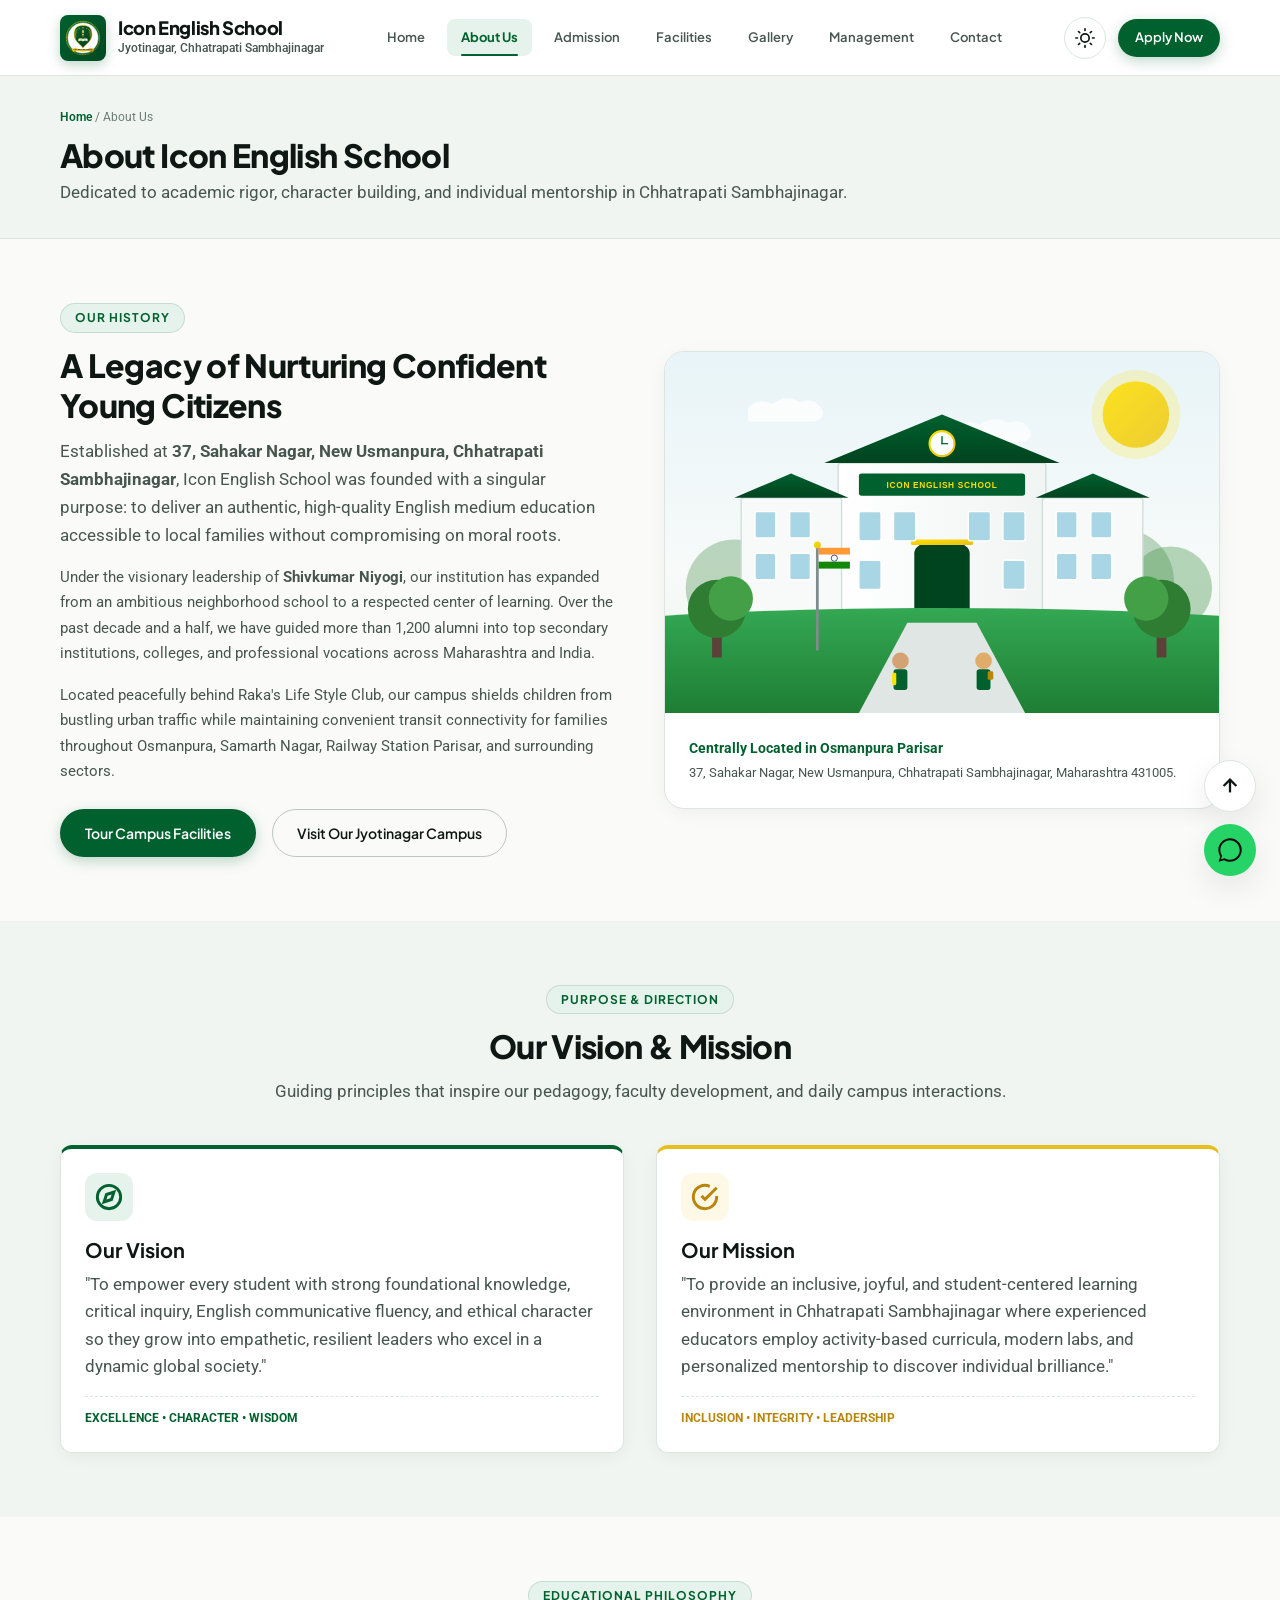
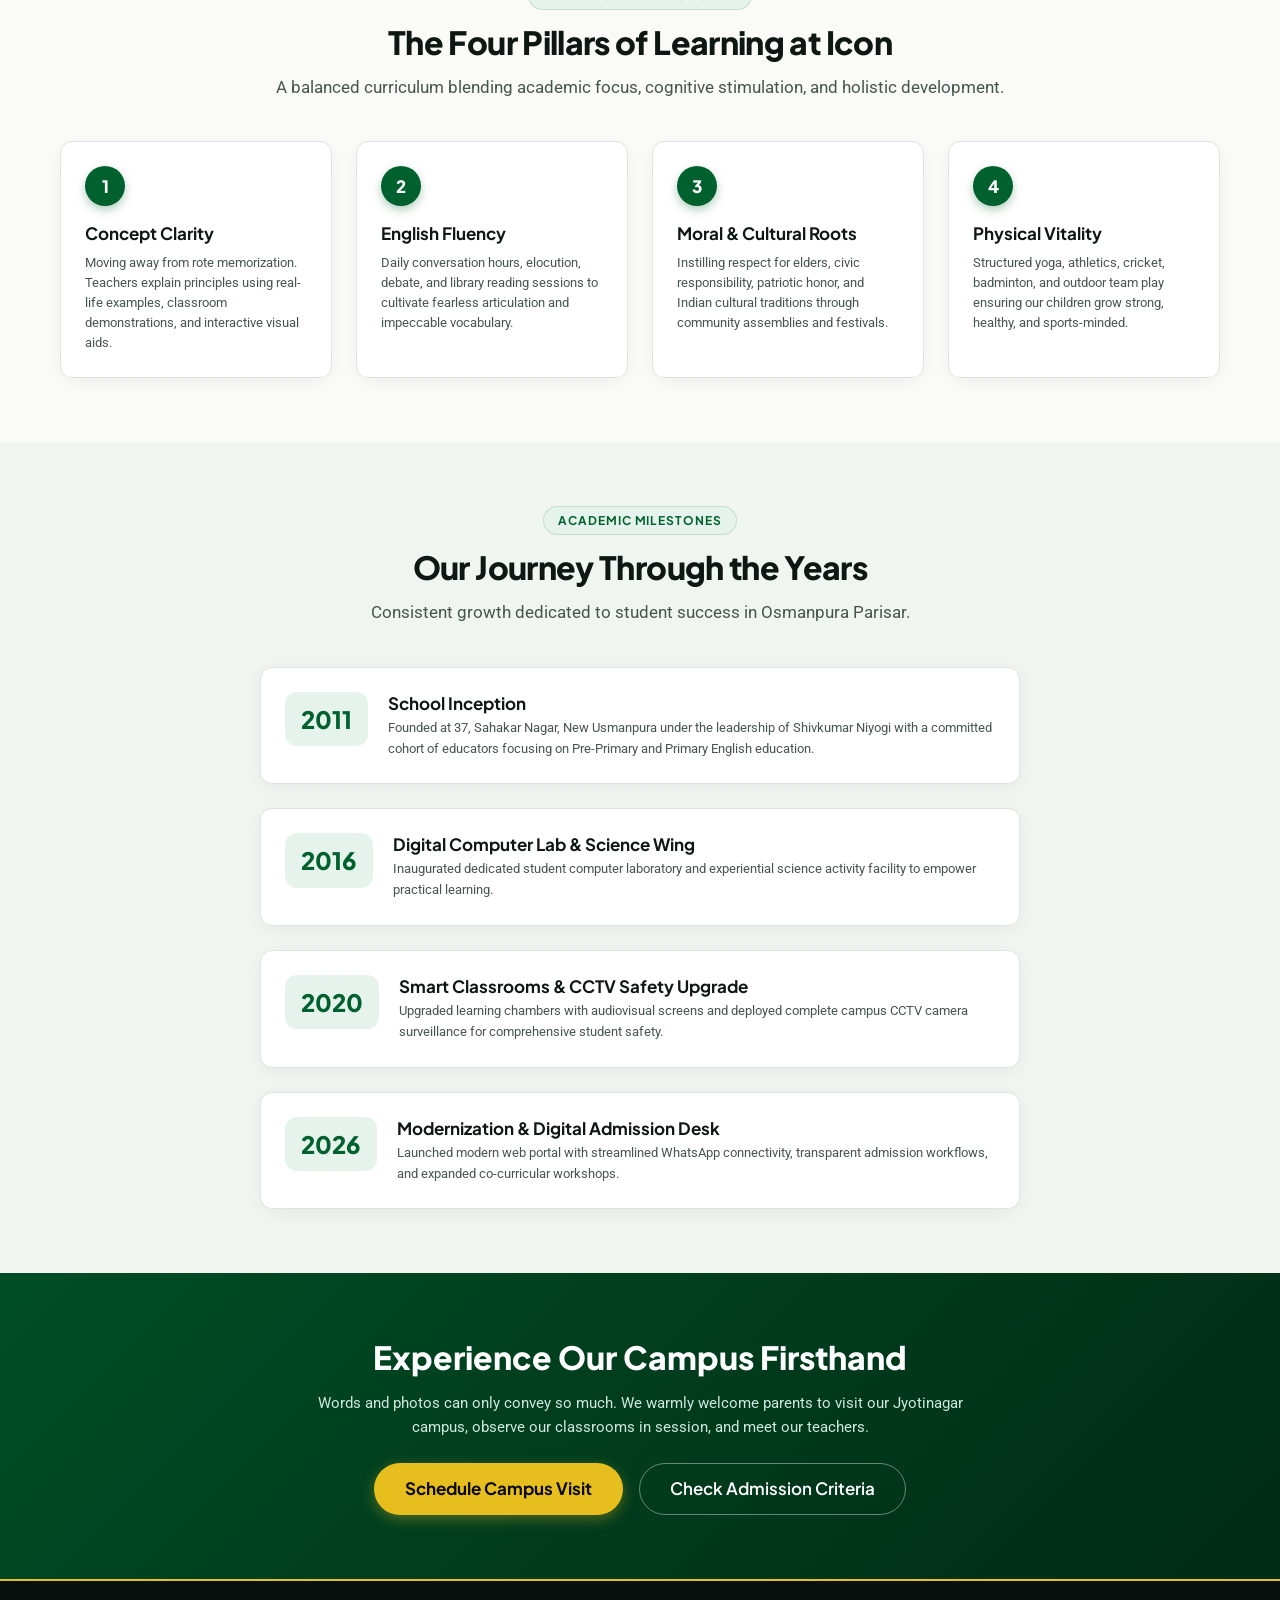
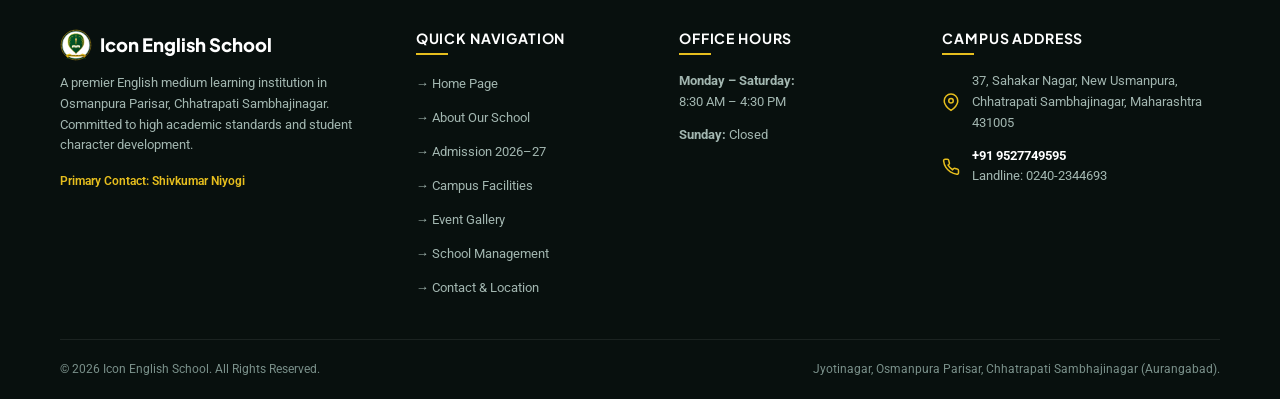
==== commit ac7943cc: "Final Changes" ====
--- a/about.html
+++ b/about.html
@@ -22,13 +22,6 @@
 <body>
   <div class="scroll-progress-bar" aria-hidden="true"></div>
   <a href="#main-content" class="skip-link">Skip to main content</a>
-
-  <!-- Top Announcement Banner -->
-  <div class="announcement-bar">
-    <span class="announcement-badge">About Our Heritage</span>
-    <span>Empowering learners for over 15+ years in Osmanpura Parisar</span>
-    <a href="admission.html" class="announcement-link">Join our family &rarr;</a>
-  </div>
 
   <!-- Header -->
   <header class="site-header">
@@ -71,7 +64,7 @@
           </svg>
         </button>
 
-        <a href="admission.html" class="btn btn-primary btn-sm" style="display: none; @media(min-width: 992px){display: inline-flex;}">
+        <a href="admission.html" class="btn btn-primary btn-sm header-cta-btn">
           Apply Now
         </a>
 
@@ -128,7 +121,7 @@
             <span class="section-tag">Our History</span>
             <h2 class="section-title">A Legacy of Nurturing Confident Young Citizens</h2>
             <p class="lead-text" style="margin-bottom: var(--space-4);">
-              Established in <strong>Plot No. 37, Jyotinagar, Osmanpura Parisar</strong>, Icon English School was founded with a singular purpose: to deliver an authentic, high-quality English medium education accessible to local families without compromising on moral roots.
+              Established at <strong>37, Sahakar Nagar, New Usmanpura, Chhatrapati Sambhajinagar</strong>, Icon English School was founded with a singular purpose: to deliver an authentic, high-quality English medium education accessible to local families without compromising on moral roots.
             </p>
             <p style="color: var(--text-secondary); line-height: 1.7; margin-bottom: var(--space-4);">
               Under the visionary leadership of <strong>Shivkumar Niyogi</strong>, our institution has expanded from an ambitious neighborhood school to a respected center of learning. Over the past decade and a half, we have guided more than 1,200 alumni into top secondary institutions, colleges, and professional vocations across Maharashtra and India.
@@ -151,7 +144,7 @@
                   Centrally Located in Osmanpura Parisar
                 </div>
                 <div style="font-size: var(--text-sm); color: var(--text-secondary);">
-                  Plot No. 37, Jyotinagar (Behind Raka's Life Style Club), Chhatrapati Sambhajinagar (Aurangabad) - 431005.
+                  37, Sahakar Nagar, New Usmanpura, Chhatrapati Sambhajinagar, Maharashtra 431005.
                 </div>
               </div>
             </div>
@@ -269,7 +262,7 @@
             <div>
               <h3 style="font-size: var(--text-lg); font-weight: 700; margin-bottom: 4px;">School Inception</h3>
               <p style="font-size: var(--text-sm); color: var(--text-secondary); line-height: 1.6;">
-                Founded at Plot No. 37, Jyotinagar under the leadership of Shivkumar Niyogi with a committed cohort of educators focusing on Pre-Primary and Primary English education.
+                Founded at 37, Sahakar Nagar, New Usmanpura under the leadership of Shivkumar Niyogi with a committed cohort of educators focusing on Pre-Primary and Primary English education.
               </p>
             </div>
           </div>
@@ -372,7 +365,7 @@
           <h4 class="footer-heading">Campus Address</h4>
           <div class="footer-contact-item">
             <svg width="18" height="18" viewBox="0 0 24 24" fill="none" stroke="var(--brand-accent)" stroke-width="2" style="flex-shrink: 0;"><path d="M21 10c0 7-9 13-9 13s-9-6-9-13a9 9 0 0 1 18 0z"></path><circle cx="12" cy="10" r="3"></circle></svg>
-            <span>Plot No. 37, Jyotinagar, Osmanpura Parisar (Behind Raka's Life Style Club), Chhatrapati Sambhajinagar (Aurangabad) - 431005</span>
+            <span>37, Sahakar Nagar, New Usmanpura, Chhatrapati Sambhajinagar, Maharashtra 431005</span>
           </div>
           <div class="footer-contact-item">
             <svg width="18" height="18" viewBox="0 0 24 24" fill="none" stroke="var(--brand-accent)" stroke-width="2" style="flex-shrink: 0;"><path d="M22 16.92v3a2 2 0 0 1-2.18 2 19.79 19.79 0 0 1-8.63-3.07 19.5 19.5 0 0 1-6-6 19.79 19.79 0 0 1-3.07-8.67A2 2 0 0 1 4.11 2h3a2 2 0 0 1 2 1.72 12.84 12.84 0 0 0 .7 2.81 2 2 0 0 1-.45 2.11L8.09 9.91a16 16 0 0 0 6 6l1.27-1.27a2 2 0 0 1 2.11-.45 12.84 12.84 0 0 0 2.81.7A2 2 0 0 1 22 16.92z"></path></svg>
--- a/css/animations.css
+++ b/css/animations.css
@@ -231,6 +231,18 @@
 .reveal-right.is-revealed {
   opacity: 1;
   transform: translateX(0);
+}
+
+/* Mobile Safeguard: Disable horizontal translation on mobile screens to prevent viewport sliding */
+@media (max-width: 768px) {
+  .reveal-left,
+  .reveal-right {
+    transform: translateY(24px);
+  }
+  .reveal-left.is-revealed,
+  .reveal-right.is-revealed {
+    transform: translateY(0);
+  }
 }
 
 .reveal-scale {
--- a/css/base.css
+++ b/css/base.css
@@ -21,6 +21,10 @@
   text-rendering: optimizeLegibility;
   -webkit-font-smoothing: antialiased;
   -moz-osx-font-smoothing: grayscale;
+  overflow-x: hidden;
+  overflow-x: clip;
+  width: 100%;
+  max-width: 100vw;
 }
 
 body {
@@ -34,6 +38,10 @@
   display: flex;
   flex-direction: column;
   overflow-x: hidden;
+  overflow-x: clip;
+  width: 100%;
+  max-width: 100vw;
+  position: relative;
 }
 
 /* Accessibility Skip Link */
@@ -87,6 +95,8 @@
 button, input, select, textarea {
   font: inherit;
   color: inherit;
+  max-width: 100%;
+  box-sizing: border-box;
 }
 
 /* -------------------------------------------------------------
@@ -99,6 +109,7 @@
   margin-right: auto;
   padding-left: var(--container-gutter);
   padding-right: var(--container-gutter);
+  box-sizing: border-box;
 }
 
 .container-narrow {
@@ -108,12 +119,18 @@
   margin-right: auto;
   padding-left: var(--container-gutter);
   padding-right: var(--container-gutter);
+  box-sizing: border-box;
 }
 
 .section {
   padding-top: var(--space-12);
   padding-bottom: var(--space-12);
   position: relative;
+  width: 100%;
+  max-width: 100vw;
+  overflow-x: clip;
+  overflow-x: hidden;
+  box-sizing: border-box;
 }
 
 @media (min-width: 768px) {
@@ -398,8 +415,12 @@
 .gap-4 { gap: var(--space-4); }
 .gap-6 { gap: var(--space-6); }
 
-/* Main content wrapper pushes footer down */
+/* Main content wrapper pushes footer down and prevents horizontal spill */
 #main-content {
   flex: 1 0 auto;
-}
-
+  width: 100%;
+  max-width: 100vw;
+  overflow-x: hidden;
+  overflow-x: clip;
+}
+
--- a/css/components.css
+++ b/css/components.css
@@ -62,6 +62,9 @@
   -webkit-backdrop-filter: blur(12px);
   border-bottom: 1px solid var(--border-subtle);
   height: var(--header-height);
+  width: 100%;
+  max-width: 100vw;
+  box-sizing: border-box;
   transition: var(--transition-theme);
 }
 
@@ -70,6 +73,8 @@
   align-items: center;
   justify-content: space-between;
   height: 100%;
+  width: 100%;
+  box-sizing: border-box;
 }
 
 /* Brand Identity */
@@ -196,6 +201,17 @@
   transition: transform 0.4s cubic-bezier(0.16, 1, 0.3, 1);
 }
 
+/* Desktop Quick Apply Button */
+.header-cta-btn {
+  display: none;
+}
+
+@media (min-width: 992px) {
+  .header-cta-btn {
+    display: inline-flex;
+  }
+}
+
 /* Mobile Hamburger Menu Toggle */
 .mobile-nav-toggle {
   display: flex;
@@ -247,12 +263,14 @@
   z-index: 998;
   opacity: 0;
   visibility: hidden;
+  pointer-events: none;
   transition: opacity 0.3s ease, visibility 0.3s ease;
 }
 
 .mobile-drawer-backdrop.is-open {
   opacity: 1;
   visibility: visible;
+  pointer-events: auto;
 }
 
 .mobile-drawer {
@@ -265,14 +283,19 @@
   z-index: 999;
   box-shadow: var(--shadow-modal);
   transform: translateX(100%);
-  transition: transform 0.35s cubic-bezier(0.16, 1, 0.3, 1);
+  visibility: hidden;
+  pointer-events: none;
+  transition: transform 0.35s cubic-bezier(0.16, 1, 0.3, 1), visibility 0.35s ease;
   display: flex;
   flex-direction: column;
   overflow-y: auto;
+  overflow-x: hidden;
 }
 
 .mobile-drawer.is-open {
   transform: translateX(0);
+  visibility: visible;
+  pointer-events: auto;
 }
 
 .mobile-drawer-header {
@@ -389,6 +412,18 @@
   display: flex;
   align-items: center;
   justify-content: space-between;
+  box-sizing: border-box;
+}
+
+@media (max-width: 480px) {
+  .hero-badge-overlay {
+    position: static;
+    border-radius: 0;
+    flex-direction: column;
+    align-items: flex-start;
+    gap: 8px;
+    padding: 12px 14px;
+  }
 }
 
 /* -------------------------------------------------------------
@@ -449,6 +484,9 @@
   flex-direction: column;
   transition: var(--transition-theme);
   height: 100%;
+  max-width: 100%;
+  overflow: hidden;
+  box-sizing: border-box;
 }
 
 .content-card-image-wrap {
@@ -650,21 +688,23 @@
   inset: 0;
   width: 100vw;
   height: 100vh;
-  max-width: none;
-  max-height: none;
+  max-width: 100%;
+  max-height: 100%;
   border: none;
   background-color: rgba(11, 17, 16, 0.94);
   backdrop-filter: blur(8px);
-  display: flex;
+  display: none;
   align-items: center;
   justify-content: center;
   z-index: 1000;
   opacity: 0;
   visibility: hidden;
+  overflow: hidden;
   transition: opacity 0.25s ease, visibility 0.25s ease;
 }
 
 .lightbox-dialog.is-open {
+  display: flex;
   opacity: 1;
   visibility: visible;
 }
@@ -983,6 +1023,9 @@
   align-items: center;
   gap: 8px;
   text-align: center;
+  max-width: 100%;
+  overflow-wrap: break-word;
+  word-break: break-word;
 }
 
 @media (min-width: 768px) {
@@ -1005,6 +1048,12 @@
   flex-direction: column;
   gap: 12px;
   align-items: flex-end;
+}
+
+@media (max-width: 767px) {
+  .floating-actions-wrap {
+    display: none !important;
+  }
 }
 
 .floating-btn {
